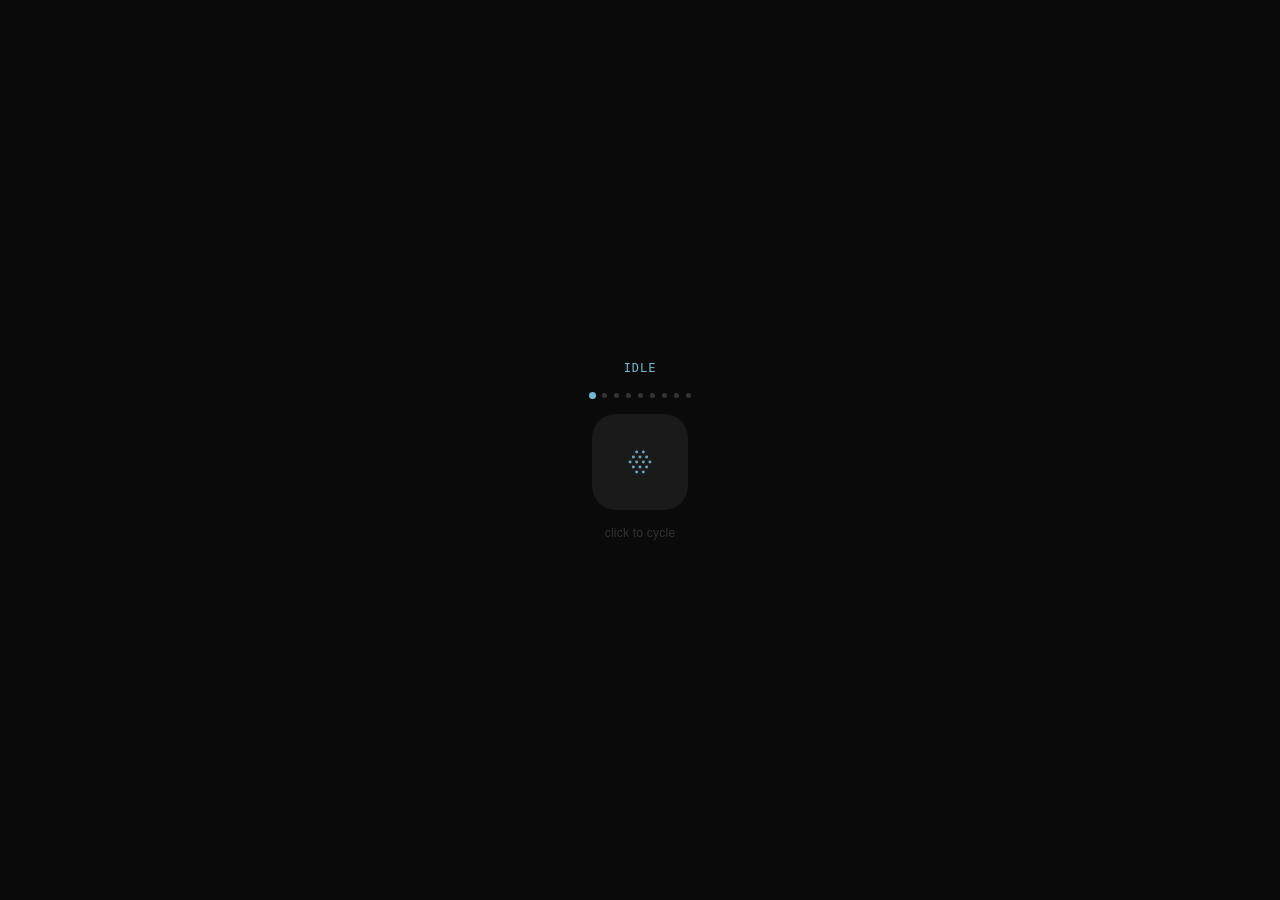
==== luma-spinning-ball.html @ 2168d49d "Add band highlights to orbit/helix/firefly, replace galaxy with nova - orbit: comet-trail band (brig" ====
<!DOCTYPE html>
<html lang="en">
<head>
<meta charset="UTF-8">
<meta name="viewport" content="width=device-width, initial-scale=1.0">
<title>Dot Animate — 9 States</title>
<style>
  * { margin: 0; padding: 0; box-sizing: border-box; }
  body {
    min-height: 100vh;
    display: flex;
    flex-direction: column;
    align-items: center;
    justify-content: center;
    gap: 16px;
    background: #0a0a0a;
    font-family: -apple-system, BlinkMacSystemFont, 'Segoe UI', sans-serif;
  }
  .ball-container {
    width: 96px; height: 96px;
    background: #1a1a1a;
    border-radius: 24px;
    display: flex;
    align-items: center;
    justify-content: center;
    cursor: pointer;
    user-select: none;
    -webkit-user-select: none;
    transition: transform 0.12s ease, background 0.25s ease;
  }
  .ball-container:hover { background: #1f1f1f; }
  .ball-container:active { transform: scale(0.93); }
  .state-label {
    color: #74B8D4; font-size: 12px;
    font-family: 'SF Mono', 'Fira Code', monospace;
    letter-spacing: 0.08em; text-transform: uppercase;
    min-height: 16px; transition: color 0.4s;
  }
  .nav { display: flex; gap: 7px; align-items: center; }
  .nav .dot {
    width: 5px; height: 5px;
    border-radius: 50%; background: #333;
    transition: background 0.4s, transform 0.4s;
  }
  .nav .dot.on { background: #74B8D4; transform: scale(1.4); }
  .hint { color: #333; font-size: 12px; letter-spacing: 0.02em; }
</style>
</head>
<body>

<div class="state-label" id="label">idle</div>
<div class="nav" id="nav"></div>
<div class="ball-container" id="trigger">
  <svg id="ball" width="52" height="52" viewBox="0 0 22 22"></svg>
</div>
<div class="hint">click to cycle</div>

<script>
// =====================================================================
//  Dot Animate — 9 states
//  idle → thinking → pulse → swirl → ripple → orbit → helix → nova → firefly
// =====================================================================

// ---------- Palette ----------
const RGB_F = [116, 184, 212];   // #74B8D4  front
const RGB_M = [60, 120, 168];    // #3C78A8  mid
const RGB_B = [26, 40, 64];      // #1A2840  back

// ---------- Fibonacci sphere: 40 points ----------
const PHI = Math.PI * (3 - Math.sqrt(5));
const N = 40;
const PTS = Array.from({ length: N }, (_, i) => {
  const y = 1 - (2 * i) / (N - 1);
  const r = Math.sqrt(1 - y * y);
  const t = PHI * i;
  return { x: Math.cos(t) * r, y, z: Math.sin(t) * r };
});

// ---------- Idle hex grid: 14 dots, diamond 2-3-4-3-2 ----------
const SP = 2.8, HH = SP * .75, CX = 11, CY = 11;
const ROWS = [[-0.5,0.5],[-1,0,1],[-1.5,-0.5,0.5,1.5],[-1,0,1],[-0.5,0.5]];
const GRID = [];
ROWS.forEach((ox, ri) => { const y = CY+(ri-2)*HH; ox.forEach(o => GRID.push({x:CX+o*SP,y})); });
GRID.sort((a, b) => a.y - b.y || a.x - b.x);

// Map 14 front-facing fib points → grid slots
function rot(pt, cY, sY, cX, sX) {
  const rx = pt.x*cY+pt.z*sY, rz = -pt.x*sY+pt.z*cY;
  return { x:rx, y:pt.y*cX-rz*sX, z:pt.y*sX+rz*cX };
}
const cX0 = Math.cos(.2), sX0 = Math.sin(.2);
const top14 = [...PTS.map((pt,idx) => {
  const c = rot(pt,1,0,cX0,sX0); return {depth:(c.z+1)/2,idx};
})].sort((a,b) => b.depth-a.depth).slice(0,14);
top14.sort((a,b) => {
  const ca=rot(PTS[a.idx],1,0,cX0,sX0), cb=rot(PTS[b.idx],1,0,cX0,sX0);
  return ca.y-cb.y||ca.x-cb.x;
});
const slot = new Int8Array(N).fill(-1);
top14.forEach((p,i) => slot[p.idx]=i);

// ---------- Helpers ----------
const lerp    = (a,b,t) => a+(b-a)*t;
const clamp   = v => v<0?0:v>1?1:v;
const easeO3  = t => 1-(1-t)**3;
const easeIO3 = t => t<.5?4*t*t*t:1-(-2*t+2)**3/2;
const rgbStr  = c => `rgb(${c[0]|0},${c[1]|0},${c[2]|0})`;
const lerpC   = (a,b,t) => [a[0]+(b[0]-a[0])*t, a[1]+(b[1]-a[1])*t, a[2]+(b[2]-a[2])*t];
const dRGB    = d => d>.65?RGB_F:d>.4?RGB_M:RGB_B;

// =====================================================================
//  9 STATE FUNCTIONS — each (time) → particle[40]
//  particle: { sx, sy, depth, r, opacity, rgb, idx }
// =====================================================================

// 0 ── IDLE: static hex grid ──────────────────────────────────────────
function stateIdle() {
  return PTS.map((_,idx) => {
    const s = slot[idx];
    if (s >= 0) { const g=GRID[s]; return {sx:g.x,sy:g.y,depth:.8,r:.62,opacity:.88,rgb:RGB_F,idx}; }
    return {sx:CX,sy:CY,depth:0,r:.2,opacity:0,rgb:RGB_F,idx};
  });
}

// 1 ── THINKING: Y-spin + horizontal band sweep ──────────────────────
function stateThinking(time) {
  const a=time*1.4, cY=Math.cos(a), sY=Math.sin(a), cX=Math.cos(.2), sX=Math.sin(.2);
  return PTS.map((pt,idx) => {
    const c=rot(pt,cY,sY,cX,sX), d=(c.z+1)/2;
    let r=.95*(.4+.6*d), op=(.2+.8*d)*.9;
    const band=Math.abs(c.x-.85*Math.sin(2.2*time));
    if (band<.5&&d>.25){const i=(1-band/.5)*Math.min(1,(d-.25)/.3);r*=1+.7*i;op=Math.min(1,op+.9*i);}
    return {sx:9.5*c.x+CX,sy:9.5*c.y+CY,depth:d,r:Math.max(.4,r),opacity:clamp(op),rgb:dRGB(d),idx};
  });
}

// 2 ── PULSE: breathing scale + vertical glow wave ───────────────────
function statePulse(time) {
  const a=time*.35, breath=1+.14*Math.sin(time*1.8);
  const cY=Math.cos(a),sY=Math.sin(a),cX=Math.cos(.3),sX=Math.sin(.3);
  return PTS.map((pt,idx) => {
    const c=rot(pt,cY,sY,cX,sX), d=(c.z+1)/2, R=9.5*breath;
    const wave=.5+.5*Math.sin(time*1.8-c.y*2);
    const r=.45+.35*d+.2*wave, op=(.25+.5*d+.25*wave)*.95;
    return {sx:R*c.x+CX,sy:R*c.y+CY,depth:d,r:Math.max(.35,r),opacity:clamp(op),rgb:dRGB(d),idx};
  });
}

// 3 ── SWIRL: differential rotation (tornado) + spiral band ──────────
function stateSwirl(time) {
  const cX=Math.cos(.38),sX=Math.sin(.38);
  return PTS.map((pt,idx) => {
    const lat=pt.y, spd=1.6*(1+.8*lat), a=time*spd;
    const cA=Math.cos(a),sA=Math.sin(a);
    const rx=pt.x*cA+pt.z*sA, rz=-pt.x*sA+pt.z*cA;
    const x=rx, y=pt.y*cX-rz*sX, z=pt.y*sX+rz*cX, d=(z+1)/2;
    const sa=Math.atan2(rz,rx), phase=sa-time*2.8+lat*Math.PI;
    const hi=Math.max(0,(.5+.5*Math.sin(phase))-.7)/.3;
    const r=.95*(.4+.6*d)*(1+.5*hi), op=((.2+.8*d)+.3*hi)*.9;
    return {sx:9.5*x+CX,sy:9.5*y+CY,depth:d,r:Math.max(.4,r),opacity:clamp(op),rgb:dRGB(d),idx};
  });
}

// 4 ── RIPPLE: concentric wave from pole + crest highlight ───────────
function stateRipple(time) {
  const a=time*.18, cY=Math.cos(a),sY=Math.sin(a),cX=Math.cos(.22),sX=Math.sin(.22);
  return PTS.map((pt,idx) => {
    const dist=Math.acos(Math.max(-1,Math.min(1,pt.y)));
    const wave=Math.sin(dist*3.5-time*2.8)*.16, sc=1+wave;
    const dp={x:pt.x*sc,y:pt.y*sc,z:pt.z*sc};
    const c=rot(dp,cY,sY,cX,sX), d=(c.z+1)/2;
    const crest=.5+.5*Math.cos(dist*3.5-time*2.8);
    const hi=crest>.78?(crest-.78)/.22:0;
    const r=.95*(.4+.6*d)*(1+.4*hi), op=((.2+.8*d)+.25*hi)*.9;
    return {sx:9.5*c.x+CX,sy:9.5*c.y+CY,depth:d,r:Math.max(.4,r),opacity:clamp(op),rgb:dRGB(d),idx};
  });
}

// 5 ── ORBIT: 3 orbital rings + comet-trail band ─────────────────────
function stateOrbit(time) {
  const rings = [
    { tx:  .25, tz:  0,   spd:  1.3, s: 0,  n: 14 },
    { tx: 1.15, tz:  .55, spd: -.85, s: 14, n: 13 },
    { tx: -.75, tz: -.4,  spd:  .6,  s: 27, n: 13 },
  ];
  return PTS.map((pt, idx) => {
    const ring = rings.find(r => idx >= r.s && idx < r.s + r.n);
    const pos = idx - ring.s;
    const angle = (pos / ring.n) * Math.PI * 2 + time * ring.spd;

    let x = Math.cos(angle), y = 0, z = Math.sin(angle);
    const cx1=Math.cos(ring.tx),sx1=Math.sin(ring.tx);
    let y1=y*cx1-z*sx1, z1=y*sx1+z*cx1;
    const cz1=Math.cos(ring.tz),sz1=Math.sin(ring.tz);
    const x2=x*cz1-y1*sz1, y2=x*sz1+y1*cz1;

    const d = clamp((z1+1)/2);
    // Comet trail: bright arc chasing each ring at 1.6× ring speed
    const ref = time * ring.spd * 1.6;
    const diff = Math.atan2(Math.sin(angle-ref), Math.cos(angle-ref));
    const trail = Math.abs(diff);
    const hi = trail < .8 ? (1-trail/.8)**2 : 0;

    const r = Math.max(.38, (.42+.44*d)*(1+.6*hi));
    const op = clamp((.2+.7*d) + .5*hi);
    return { sx:8.5*x2+CX, sy:8.5*y2+CY, depth:d,
             r, opacity:op, rgb: hi>.4 ? lerpC(dRGB(d),RGB_F,hi) : dRGB(d), idx };
  });
}

// 6 ── HELIX: DNA double helix + traveling pulse band ────────────────
function stateHelix(time) {
  return PTS.map((pt, idx) => {
    const strand = idx % 2;
    const pos = Math.floor(idx / 2);
    const t = pos / 19;                                     // 0 → 1 along strand

    const angle = t * 1.5 * 2 * Math.PI                     // 1.5 turns
                + strand * Math.PI                           // 180° strand offset
                + time * .9;                                 // rotation speed

    const x = Math.cos(angle);
    const z = Math.sin(angle);
    const y = t * 2 - 1;                                    // −1 → +1 top to bottom
    const d = clamp((z + 1) / 2);

    // Traveling pulse: bright dot runs along each strand and wraps
    const pulseT = ((time * .5 + strand * .5) % 1);         // offset per strand
    const dist = Math.abs(t - pulseT);
    const wrap = Math.min(dist, 1 - dist);
    const hi = wrap < .12 ? (1 - wrap/.12)**2 : 0;

    const r = Math.max(.38, (.42+.42*d)*(1+.7*hi));
    const op = clamp((.2+.72*d) + .55*hi);
    return { sx: x*5.2+CX, sy: y*7.2+CY, depth: d,
             r, opacity: op, rgb: hi>.3 ? lerpC(dRGB(d),RGB_F,hi) : dRGB(d), idx };
  });
}

// 7 ── NOVA: cascading radial pulse + sweeping latitude band ─────────
function stateNova(time) {
  const a=time*.4, cY=Math.cos(a),sY=Math.sin(a),cX=Math.cos(.2),sX=Math.sin(.2);
  return PTS.map((pt, idx) => {
    // Cascading radial pulse: each point expands/contracts with phase offset
    const lon = Math.atan2(pt.z, pt.x);
    const delay = lon*.4 + pt.y*.7;
    const pulse = Math.sin(time*1.6 + delay);
    const scale = .65 + .35*pulse;                           // 0.3 → 1.0

    const c = rot(pt, cY, sY, cX, sX);
    const d = clamp((c.z*scale+1)/2);

    // Scanning band: horizontal sweep in object space
    const bandY = Math.sin(time*1.3);
    const bandDist = Math.abs(pt.y - bandY);
    const hi = bandDist < .28 ? (1-bandDist/.28)**1.5 : 0;

    const r = .95*(.4+.6*d)*(1+.65*hi);
    const op = ((.2+.8*d)+.45*hi)*.9;
    return { sx:9.5*scale*c.x+CX, sy:9.5*scale*c.y+CY, depth:d,
             r:Math.max(.4,r), opacity:clamp(op),
             rgb: hi>.4 ? lerpC(dRGB(d),RGB_F,hi) : dRGB(d), idx };
  });
}

// 8 ── FIREFLY: organic drift + twinkling + sweeping searchlight ─────
function stateFirefly(time) {
  // Searchlight: a soft glow sweeping through the cloud
  const glowX = Math.sin(time*.55)*.75;
  const glowY = Math.cos(time*.38)*.75;

  return PTS.map((pt, idx) => {
    const s = idx * 1.618033;

    // Multi-frequency slow drift
    const dx = Math.sin(time*.31+s*3.7)*.45 + Math.sin(time*.17+s*2.3)*.25;
    const dy = Math.cos(time*.23+s*4.1)*.45 + Math.sin(time*.13+s*1.9)*.25;
    const dz = Math.sin(time*.19+s*5.3)*.35;

    const x = pt.x*.75+dx, y = pt.y*.75+dy, z = pt.z*.55+dz;
    const d = clamp((z+1)/2);

    // Per-dot twinkle
    const twSpd = 1.5+Math.sin(s*7.1)*.8;
    const tw = .5+.5*Math.sin(time*twSpd+s*13.3);
    const flash = tw>.82 ? (tw-.82)/.18 : 0;

    // Searchlight glow proximity
    const glowDist = Math.sqrt((x-glowX)**2+(y-glowY)**2);
    const glow = glowDist < .65 ? (1-glowDist/.65)**.8 : 0;

    const hi = Math.max(flash, glow);
    const r  = Math.max(.3, .38+.2*d+.35*hi);
    const op = clamp(.2+.25*d+.3*tw+.35*glow);
    return { sx:8*x+CX, sy:8*y+CY, depth:d, r, opacity:op,
             rgb: hi>.4 ? lerpC(d>.5?RGB_M:RGB_B, RGB_F, hi) : (d>.5?RGB_M:RGB_B), idx };
  });
}

// =====================================================================
//  State registry
// =====================================================================
const STATES = [
  { name: 'idle',     fn: stateIdle },
  { name: 'thinking', fn: stateThinking },
  { name: 'pulse',    fn: statePulse },
  { name: 'swirl',    fn: stateSwirl },
  { name: 'ripple',   fn: stateRipple },
  { name: 'orbit',    fn: stateOrbit },
  { name: 'helix',    fn: stateHelix },
  { name: 'nova',     fn: stateNova },
  { name: 'firefly',  fn: stateFirefly },
];

// ---------- Blend ----------
function blend(from, to, t) {
  return from.map((f, i) => {
    const p = to[i];
    return {
      sx:lerp(f.sx,p.sx,t), sy:lerp(f.sy,p.sy,t),
      depth:lerp(f.depth,p.depth,t),
      r:Math.max(.2,lerp(f.r,p.r,t)),
      opacity:clamp(lerp(f.opacity,p.opacity,t)),
      rgb:lerpC(f.rgb,p.rgb,t), idx:f.idx,
    };
  });
}

// ---------- DOM ----------
const svg=document.getElementById("ball"),
      trigger=document.getElementById("trigger"),
      labelEl=document.getElementById("label"),
      navEl=document.getElementById("nav"),
      ns="http://www.w3.org/2000/svg";

const circles = PTS.map(() => { const el=document.createElementNS(ns,"circle"); svg.appendChild(el); return el; });
const dots = STATES.map((_,i) => { const d=document.createElement("span"); d.className="dot"+(i===0?" on":""); navEl.appendChild(d); return d; });

// ---------- State machine ----------
let fromIdx=0, toIdx=0, progress=1, trStart=null;

function trDur(f,t) { return STATES[t].name==='idle'?1.2:STATES[f].name==='idle'?.7:.8; }
function trEase(f)   { return STATES[f].name==='idle'?easeO3:easeIO3; }

trigger.addEventListener("click", () => {
  fromIdx=toIdx; toIdx=(toIdx+1)%STATES.length; progress=0; trStart=null;
  labelEl.textContent=STATES[toIdx].name;
  dots.forEach((d,i) => d.classList.toggle("on",i===toIdx));
});

// ---------- Animation loop ----------
let elapsed=0, lastTime=0;

function frame(now) {
  const t=now/1e3, dt=lastTime===0?.016:Math.min(t-lastTime,.05);
  lastTime=t; elapsed+=dt;

  if (progress<1) {
    if (!trStart) trStart=t;
    const raw=clamp((t-trStart)/trDur(fromIdx,toIdx));
    progress=trEase(fromIdx)(raw);
    if (raw>=1) progress=1;
  }

  let particles = progress>=1
    ? STATES[toIdx].fn(elapsed)
    : blend(STATES[fromIdx].fn(elapsed), STATES[toIdx].fn(elapsed), progress);

  particles.forEach(p => {
    const el=circles[p.idx];
    el.setAttribute("cx",p.sx); el.setAttribute("cy",p.sy);
    el.setAttribute("r",p.r);   el.setAttribute("fill",rgbStr(p.rgb));
    el.setAttribute("opacity",p.opacity<.005?0:p.opacity);
    el._d=p.depth;
  });
  [...circles].sort((a,b) => a._d-b._d).forEach(el => svg.appendChild(el));

  requestAnimationFrame(frame);
}
requestAnimationFrame(frame);
</script>
</body>
</html>
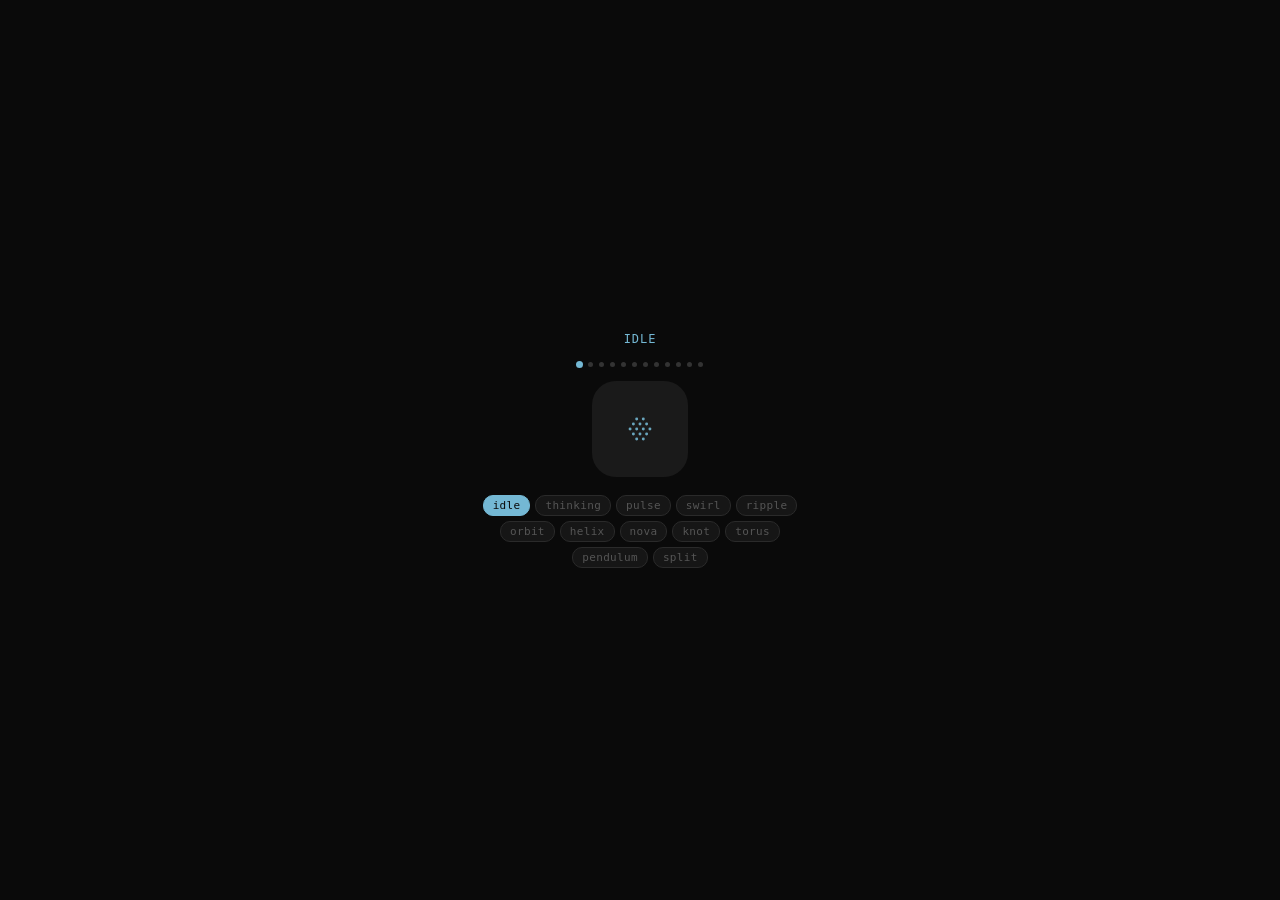
==== commit cfa8816a: "Expand to 12 states: replace firefly, add knot/torus/pendulum/split - Replace firefly (too similar t" ====
--- a/luma-spinning-ball.html
+++ b/luma-spinning-ball.html
@@ -3,47 +3,54 @@
 <head>
 <meta charset="UTF-8">
 <meta name="viewport" content="width=device-width, initial-scale=1.0">
-<title>Dot Animate — 9 States</title>
+<title>Dot Animate — 12 States</title>
 <style>
   * { margin: 0; padding: 0; box-sizing: border-box; }
   body {
     min-height: 100vh;
-    display: flex;
-    flex-direction: column;
-    align-items: center;
-    justify-content: center;
-    gap: 16px;
-    background: #0a0a0a;
+    display: flex; flex-direction: column;
+    align-items: center; justify-content: center;
+    gap: 14px; background: #0a0a0a;
     font-family: -apple-system, BlinkMacSystemFont, 'Segoe UI', sans-serif;
   }
   .ball-container {
     width: 96px; height: 96px;
-    background: #1a1a1a;
-    border-radius: 24px;
-    display: flex;
-    align-items: center;
-    justify-content: center;
-    cursor: pointer;
-    user-select: none;
-    -webkit-user-select: none;
-    transition: transform 0.12s ease, background 0.25s ease;
+    background: #1a1a1a; border-radius: 24px;
+    display: flex; align-items: center; justify-content: center;
+    cursor: pointer; user-select: none; -webkit-user-select: none;
+    transition: transform .12s ease, background .25s ease;
   }
   .ball-container:hover { background: #1f1f1f; }
-  .ball-container:active { transform: scale(0.93); }
+  .ball-container:active { transform: scale(.93); }
   .state-label {
     color: #74B8D4; font-size: 12px;
-    font-family: 'SF Mono', 'Fira Code', monospace;
-    letter-spacing: 0.08em; text-transform: uppercase;
-    min-height: 16px; transition: color 0.4s;
-  }
-  .nav { display: flex; gap: 7px; align-items: center; }
+    font-family: 'SF Mono','Fira Code',monospace;
+    letter-spacing: .08em; text-transform: uppercase;
+    min-height: 16px; transition: color .4s;
+  }
+  .nav { display: flex; gap: 6px; align-items: center; }
   .nav .dot {
-    width: 5px; height: 5px;
-    border-radius: 50%; background: #333;
-    transition: background 0.4s, transform 0.4s;
+    width: 5px; height: 5px; border-radius: 50%;
+    background: #333; transition: background .4s, transform .4s;
   }
   .nav .dot.on { background: #74B8D4; transform: scale(1.4); }
-  .hint { color: #333; font-size: 12px; letter-spacing: 0.02em; }
+  .buttons {
+    display: flex; flex-wrap: wrap; gap: 5px;
+    justify-content: center; max-width: 340px; margin-top: 4px;
+  }
+  .buttons button {
+    background: #161616; color: #555;
+    border: 1px solid #2a2a2a; border-radius: 10px;
+    padding: 3px 9px; font-size: 11px;
+    font-family: 'SF Mono','Fira Code',monospace;
+    letter-spacing: .03em; cursor: pointer;
+    transition: all .2s;
+  }
+  .buttons button:hover { border-color: #74B8D4; color: #888; }
+  .buttons button.on {
+    background: #74B8D4; color: #0a0a0a;
+    border-color: #74B8D4;
+  }
 </style>
 </head>
 <body>
@@ -53,277 +60,285 @@
 <div class="ball-container" id="trigger">
   <svg id="ball" width="52" height="52" viewBox="0 0 22 22"></svg>
 </div>
-<div class="hint">click to cycle</div>
+<div class="buttons" id="buttons"></div>
 
 <script>
 // =====================================================================
-//  Dot Animate — 9 states
-//  idle → thinking → pulse → swirl → ripple → orbit → helix → nova → firefly
+//  Dot Animate — 12 states
+//  idle thinking pulse swirl ripple orbit helix nova knot torus pendulum split
 // =====================================================================
 
 // ---------- Palette ----------
-const RGB_F = [116, 184, 212];   // #74B8D4  front
-const RGB_M = [60, 120, 168];    // #3C78A8  mid
-const RGB_B = [26, 40, 64];      // #1A2840  back
+const RGB_F = [116,184,212], RGB_M = [60,120,168], RGB_B = [26,40,64];
 
 // ---------- Fibonacci sphere: 40 points ----------
-const PHI = Math.PI * (3 - Math.sqrt(5));
-const N = 40;
-const PTS = Array.from({ length: N }, (_, i) => {
-  const y = 1 - (2 * i) / (N - 1);
-  const r = Math.sqrt(1 - y * y);
-  const t = PHI * i;
-  return { x: Math.cos(t) * r, y, z: Math.sin(t) * r };
+const PI = Math.PI, PHI = PI*(3-Math.sqrt(5)), N = 40;
+const PTS = Array.from({length:N},(_,i)=>{
+  const y=1-(2*i)/(N-1), r=Math.sqrt(1-y*y), t=PHI*i;
+  return {x:Math.cos(t)*r,y,z:Math.sin(t)*r};
 });
 
-// ---------- Idle hex grid: 14 dots, diamond 2-3-4-3-2 ----------
-const SP = 2.8, HH = SP * .75, CX = 11, CY = 11;
-const ROWS = [[-0.5,0.5],[-1,0,1],[-1.5,-0.5,0.5,1.5],[-1,0,1],[-0.5,0.5]];
-const GRID = [];
-ROWS.forEach((ox, ri) => { const y = CY+(ri-2)*HH; ox.forEach(o => GRID.push({x:CX+o*SP,y})); });
-GRID.sort((a, b) => a.y - b.y || a.x - b.x);
-
-// Map 14 front-facing fib points → grid slots
-function rot(pt, cY, sY, cX, sX) {
-  const rx = pt.x*cY+pt.z*sY, rz = -pt.x*sY+pt.z*cY;
-  return { x:rx, y:pt.y*cX-rz*sX, z:pt.y*sX+rz*cX };
-}
-const cX0 = Math.cos(.2), sX0 = Math.sin(.2);
-const top14 = [...PTS.map((pt,idx) => {
-  const c = rot(pt,1,0,cX0,sX0); return {depth:(c.z+1)/2,idx};
-})].sort((a,b) => b.depth-a.depth).slice(0,14);
-top14.sort((a,b) => {
-  const ca=rot(PTS[a.idx],1,0,cX0,sX0), cb=rot(PTS[b.idx],1,0,cX0,sX0);
-  return ca.y-cb.y||ca.x-cb.x;
-});
-const slot = new Int8Array(N).fill(-1);
-top14.forEach((p,i) => slot[p.idx]=i);
+// ---------- Idle hex grid ----------
+const SP=2.8, HH=SP*.75, CX=11, CY=11;
+const ROWS=[[-0.5,0.5],[-1,0,1],[-1.5,-0.5,0.5,1.5],[-1,0,1],[-0.5,0.5]];
+const GRID=[];
+ROWS.forEach((ox,ri)=>{const y=CY+(ri-2)*HH;ox.forEach(o=>GRID.push({x:CX+o*SP,y}));});
+GRID.sort((a,b)=>a.y-b.y||a.x-b.x);
+
+function rot(pt,cY,sY,cX,sX){
+  const rx=pt.x*cY+pt.z*sY,rz=-pt.x*sY+pt.z*cY;
+  return{x:rx,y:pt.y*cX-rz*sX,z:pt.y*sX+rz*cX};
+}
+const cX0=Math.cos(.2),sX0=Math.sin(.2);
+const top14=[...PTS.map((pt,idx)=>{const c=rot(pt,1,0,cX0,sX0);return{depth:(c.z+1)/2,idx};})].sort((a,b)=>b.depth-a.depth).slice(0,14);
+top14.sort((a,b)=>{const ca=rot(PTS[a.idx],1,0,cX0,sX0),cb=rot(PTS[b.idx],1,0,cX0,sX0);return ca.y-cb.y||ca.x-cb.x;});
+const slot=new Int8Array(N).fill(-1);
+top14.forEach((p,i)=>slot[p.idx]=i);
 
 // ---------- Helpers ----------
-const lerp    = (a,b,t) => a+(b-a)*t;
-const clamp   = v => v<0?0:v>1?1:v;
-const easeO3  = t => 1-(1-t)**3;
-const easeIO3 = t => t<.5?4*t*t*t:1-(-2*t+2)**3/2;
-const rgbStr  = c => `rgb(${c[0]|0},${c[1]|0},${c[2]|0})`;
-const lerpC   = (a,b,t) => [a[0]+(b[0]-a[0])*t, a[1]+(b[1]-a[1])*t, a[2]+(b[2]-a[2])*t];
-const dRGB    = d => d>.65?RGB_F:d>.4?RGB_M:RGB_B;
+const lerp=(a,b,t)=>a+(b-a)*t, clamp=v=>v<0?0:v>1?1:v;
+const easeO3=t=>1-(1-t)**3, easeIO3=t=>t<.5?4*t*t*t:1-(-2*t+2)**3/2;
+const rgbStr=c=>`rgb(${c[0]|0},${c[1]|0},${c[2]|0})`;
+const lerpC=(a,b,t)=>[a[0]+(b[0]-a[0])*t,a[1]+(b[1]-a[1])*t,a[2]+(b[2]-a[2])*t];
+const dRGB=d=>d>.65?RGB_F:d>.4?RGB_M:RGB_B;
+// Band color helper: blend toward front when highlighted
+const bRGB=(d,hi)=>hi>.3?lerpC(dRGB(d),RGB_F,hi):dRGB(d);
 
 // =====================================================================
-//  9 STATE FUNCTIONS — each (time) → particle[40]
-//  particle: { sx, sy, depth, r, opacity, rgb, idx }
+//  12 STATE FUNCTIONS
 // =====================================================================
 
-// 0 ── IDLE: static hex grid ──────────────────────────────────────────
-function stateIdle() {
-  return PTS.map((_,idx) => {
-    const s = slot[idx];
-    if (s >= 0) { const g=GRID[s]; return {sx:g.x,sy:g.y,depth:.8,r:.62,opacity:.88,rgb:RGB_F,idx}; }
-    return {sx:CX,sy:CY,depth:0,r:.2,opacity:0,rgb:RGB_F,idx};
-  });
-}
-
-// 1 ── THINKING: Y-spin + horizontal band sweep ──────────────────────
-function stateThinking(time) {
-  const a=time*1.4, cY=Math.cos(a), sY=Math.sin(a), cX=Math.cos(.2), sX=Math.sin(.2);
-  return PTS.map((pt,idx) => {
-    const c=rot(pt,cY,sY,cX,sX), d=(c.z+1)/2;
-    let r=.95*(.4+.6*d), op=(.2+.8*d)*.9;
+// 0 ── IDLE ───────────────────────────────────────────────────────────
+function stateIdle(){
+  return PTS.map((_,idx)=>{
+    const s=slot[idx];
+    if(s>=0){const g=GRID[s];return{sx:g.x,sy:g.y,depth:.8,r:.62,opacity:.88,rgb:RGB_F,idx};}
+    return{sx:CX,sy:CY,depth:0,r:.2,opacity:0,rgb:RGB_F,idx};
+  });
+}
+
+// 1 ── THINKING: Y-spin + horizontal band ─────────────────────────────
+function stateThinking(time){
+  const a=time*1.4,cY=Math.cos(a),sY=Math.sin(a),cX=Math.cos(.2),sX=Math.sin(.2);
+  return PTS.map((pt,idx)=>{
+    const c=rot(pt,cY,sY,cX,sX),d=(c.z+1)/2;
+    let r=.95*(.4+.6*d),op=(.2+.8*d)*.9;
     const band=Math.abs(c.x-.85*Math.sin(2.2*time));
-    if (band<.5&&d>.25){const i=(1-band/.5)*Math.min(1,(d-.25)/.3);r*=1+.7*i;op=Math.min(1,op+.9*i);}
-    return {sx:9.5*c.x+CX,sy:9.5*c.y+CY,depth:d,r:Math.max(.4,r),opacity:clamp(op),rgb:dRGB(d),idx};
-  });
-}
-
-// 2 ── PULSE: breathing scale + vertical glow wave ───────────────────
-function statePulse(time) {
-  const a=time*.35, breath=1+.14*Math.sin(time*1.8);
+    if(band<.5&&d>.25){const i=(1-band/.5)*Math.min(1,(d-.25)/.3);r*=1+.7*i;op=Math.min(1,op+.9*i);}
+    return{sx:9.5*c.x+CX,sy:9.5*c.y+CY,depth:d,r:Math.max(.4,r),opacity:clamp(op),rgb:dRGB(d),idx};
+  });
+}
+
+// 2 ── PULSE: breathing + vertical glow wave ──────────────────────────
+function statePulse(time){
+  const a=time*.35,breath=1+.14*Math.sin(time*1.8);
   const cY=Math.cos(a),sY=Math.sin(a),cX=Math.cos(.3),sX=Math.sin(.3);
-  return PTS.map((pt,idx) => {
-    const c=rot(pt,cY,sY,cX,sX), d=(c.z+1)/2, R=9.5*breath;
+  return PTS.map((pt,idx)=>{
+    const c=rot(pt,cY,sY,cX,sX),d=(c.z+1)/2,R=9.5*breath;
     const wave=.5+.5*Math.sin(time*1.8-c.y*2);
-    const r=.45+.35*d+.2*wave, op=(.25+.5*d+.25*wave)*.95;
-    return {sx:R*c.x+CX,sy:R*c.y+CY,depth:d,r:Math.max(.35,r),opacity:clamp(op),rgb:dRGB(d),idx};
-  });
-}
-
-// 3 ── SWIRL: differential rotation (tornado) + spiral band ──────────
-function stateSwirl(time) {
+    const r=.45+.35*d+.2*wave,op=(.25+.5*d+.25*wave)*.95;
+    return{sx:R*c.x+CX,sy:R*c.y+CY,depth:d,r:Math.max(.35,r),opacity:clamp(op),rgb:dRGB(d),idx};
+  });
+}
+
+// 3 ── SWIRL: tornado + spiral band ───────────────────────────────────
+function stateSwirl(time){
   const cX=Math.cos(.38),sX=Math.sin(.38);
-  return PTS.map((pt,idx) => {
-    const lat=pt.y, spd=1.6*(1+.8*lat), a=time*spd;
+  return PTS.map((pt,idx)=>{
+    const lat=pt.y,spd=1.6*(1+.8*lat),a=time*spd;
     const cA=Math.cos(a),sA=Math.sin(a);
-    const rx=pt.x*cA+pt.z*sA, rz=-pt.x*sA+pt.z*cA;
-    const x=rx, y=pt.y*cX-rz*sX, z=pt.y*sX+rz*cX, d=(z+1)/2;
-    const sa=Math.atan2(rz,rx), phase=sa-time*2.8+lat*Math.PI;
+    const rx=pt.x*cA+pt.z*sA,rz=-pt.x*sA+pt.z*cA;
+    const x=rx,y=pt.y*cX-rz*sX,z=pt.y*sX+rz*cX,d=(z+1)/2;
+    const sa=Math.atan2(rz,rx),phase=sa-time*2.8+lat*PI;
     const hi=Math.max(0,(.5+.5*Math.sin(phase))-.7)/.3;
-    const r=.95*(.4+.6*d)*(1+.5*hi), op=((.2+.8*d)+.3*hi)*.9;
-    return {sx:9.5*x+CX,sy:9.5*y+CY,depth:d,r:Math.max(.4,r),opacity:clamp(op),rgb:dRGB(d),idx};
-  });
-}
-
-// 4 ── RIPPLE: concentric wave from pole + crest highlight ───────────
-function stateRipple(time) {
-  const a=time*.18, cY=Math.cos(a),sY=Math.sin(a),cX=Math.cos(.22),sX=Math.sin(.22);
-  return PTS.map((pt,idx) => {
+    const r=.95*(.4+.6*d)*(1+.5*hi),op=((.2+.8*d)+.3*hi)*.9;
+    return{sx:9.5*x+CX,sy:9.5*y+CY,depth:d,r:Math.max(.4,r),opacity:clamp(op),rgb:dRGB(d),idx};
+  });
+}
+
+// 4 ── RIPPLE: spherical wave from pole ───────────────────────────────
+function stateRipple(time){
+  const a=time*.18,cY=Math.cos(a),sY=Math.sin(a),cX=Math.cos(.22),sX=Math.sin(.22);
+  return PTS.map((pt,idx)=>{
     const dist=Math.acos(Math.max(-1,Math.min(1,pt.y)));
-    const wave=Math.sin(dist*3.5-time*2.8)*.16, sc=1+wave;
+    const wave=Math.sin(dist*3.5-time*2.8)*.16,sc=1+wave;
     const dp={x:pt.x*sc,y:pt.y*sc,z:pt.z*sc};
-    const c=rot(dp,cY,sY,cX,sX), d=(c.z+1)/2;
+    const c=rot(dp,cY,sY,cX,sX),d=(c.z+1)/2;
     const crest=.5+.5*Math.cos(dist*3.5-time*2.8);
     const hi=crest>.78?(crest-.78)/.22:0;
-    const r=.95*(.4+.6*d)*(1+.4*hi), op=((.2+.8*d)+.25*hi)*.9;
-    return {sx:9.5*c.x+CX,sy:9.5*c.y+CY,depth:d,r:Math.max(.4,r),opacity:clamp(op),rgb:dRGB(d),idx};
-  });
-}
-
-// 5 ── ORBIT: 3 orbital rings + comet-trail band ─────────────────────
-function stateOrbit(time) {
-  const rings = [
-    { tx:  .25, tz:  0,   spd:  1.3, s: 0,  n: 14 },
-    { tx: 1.15, tz:  .55, spd: -.85, s: 14, n: 13 },
-    { tx: -.75, tz: -.4,  spd:  .6,  s: 27, n: 13 },
+    const r=.95*(.4+.6*d)*(1+.4*hi),op=((.2+.8*d)+.25*hi)*.9;
+    return{sx:9.5*c.x+CX,sy:9.5*c.y+CY,depth:d,r:Math.max(.4,r),opacity:clamp(op),rgb:dRGB(d),idx};
+  });
+}
+
+// 5 ── ORBIT: 3 rings + comet trail ───────────────────────────────────
+function stateOrbit(time){
+  const rings=[
+    {tx:.25,tz:0,spd:1.3,s:0,n:14},{tx:1.15,tz:.55,spd:-.85,s:14,n:13},{tx:-.75,tz:-.4,spd:.6,s:27,n:13}
   ];
-  return PTS.map((pt, idx) => {
-    const ring = rings.find(r => idx >= r.s && idx < r.s + r.n);
-    const pos = idx - ring.s;
-    const angle = (pos / ring.n) * Math.PI * 2 + time * ring.spd;
-
-    let x = Math.cos(angle), y = 0, z = Math.sin(angle);
+  return PTS.map((pt,idx)=>{
+    const ring=rings.find(r=>idx>=r.s&&idx<r.s+r.n);
+    const pos=idx-ring.s;
+    const angle=(pos/ring.n)*PI*2+time*ring.spd;
+    let x=Math.cos(angle),y=0,z=Math.sin(angle);
     const cx1=Math.cos(ring.tx),sx1=Math.sin(ring.tx);
-    let y1=y*cx1-z*sx1, z1=y*sx1+z*cx1;
+    let y1=y*cx1-z*sx1,z1=y*sx1+z*cx1;
     const cz1=Math.cos(ring.tz),sz1=Math.sin(ring.tz);
-    const x2=x*cz1-y1*sz1, y2=x*sz1+y1*cz1;
-
-    const d = clamp((z1+1)/2);
-    // Comet trail: bright arc chasing each ring at 1.6× ring speed
-    const ref = time * ring.spd * 1.6;
-    const diff = Math.atan2(Math.sin(angle-ref), Math.cos(angle-ref));
-    const trail = Math.abs(diff);
-    const hi = trail < .8 ? (1-trail/.8)**2 : 0;
-
-    const r = Math.max(.38, (.42+.44*d)*(1+.6*hi));
-    const op = clamp((.2+.7*d) + .5*hi);
-    return { sx:8.5*x2+CX, sy:8.5*y2+CY, depth:d,
-             r, opacity:op, rgb: hi>.4 ? lerpC(dRGB(d),RGB_F,hi) : dRGB(d), idx };
-  });
-}
-
-// 6 ── HELIX: DNA double helix + traveling pulse band ────────────────
-function stateHelix(time) {
-  return PTS.map((pt, idx) => {
-    const strand = idx % 2;
-    const pos = Math.floor(idx / 2);
-    const t = pos / 19;                                     // 0 → 1 along strand
-
-    const angle = t * 1.5 * 2 * Math.PI                     // 1.5 turns
-                + strand * Math.PI                           // 180° strand offset
-                + time * .9;                                 // rotation speed
-
-    const x = Math.cos(angle);
-    const z = Math.sin(angle);
-    const y = t * 2 - 1;                                    // −1 → +1 top to bottom
-    const d = clamp((z + 1) / 2);
-
-    // Traveling pulse: bright dot runs along each strand and wraps
-    const pulseT = ((time * .5 + strand * .5) % 1);         // offset per strand
-    const dist = Math.abs(t - pulseT);
-    const wrap = Math.min(dist, 1 - dist);
-    const hi = wrap < .12 ? (1 - wrap/.12)**2 : 0;
-
-    const r = Math.max(.38, (.42+.42*d)*(1+.7*hi));
-    const op = clamp((.2+.72*d) + .55*hi);
-    return { sx: x*5.2+CX, sy: y*7.2+CY, depth: d,
-             r, opacity: op, rgb: hi>.3 ? lerpC(dRGB(d),RGB_F,hi) : dRGB(d), idx };
-  });
-}
-
-// 7 ── NOVA: cascading radial pulse + sweeping latitude band ─────────
-function stateNova(time) {
-  const a=time*.4, cY=Math.cos(a),sY=Math.sin(a),cX=Math.cos(.2),sX=Math.sin(.2);
-  return PTS.map((pt, idx) => {
-    // Cascading radial pulse: each point expands/contracts with phase offset
-    const lon = Math.atan2(pt.z, pt.x);
-    const delay = lon*.4 + pt.y*.7;
-    const pulse = Math.sin(time*1.6 + delay);
-    const scale = .65 + .35*pulse;                           // 0.3 → 1.0
-
-    const c = rot(pt, cY, sY, cX, sX);
-    const d = clamp((c.z*scale+1)/2);
-
-    // Scanning band: horizontal sweep in object space
-    const bandY = Math.sin(time*1.3);
-    const bandDist = Math.abs(pt.y - bandY);
-    const hi = bandDist < .28 ? (1-bandDist/.28)**1.5 : 0;
-
-    const r = .95*(.4+.6*d)*(1+.65*hi);
-    const op = ((.2+.8*d)+.45*hi)*.9;
-    return { sx:9.5*scale*c.x+CX, sy:9.5*scale*c.y+CY, depth:d,
-             r:Math.max(.4,r), opacity:clamp(op),
-             rgb: hi>.4 ? lerpC(dRGB(d),RGB_F,hi) : dRGB(d), idx };
-  });
-}
-
-// 8 ── FIREFLY: organic drift + twinkling + sweeping searchlight ─────
-function stateFirefly(time) {
-  // Searchlight: a soft glow sweeping through the cloud
-  const glowX = Math.sin(time*.55)*.75;
-  const glowY = Math.cos(time*.38)*.75;
-
-  return PTS.map((pt, idx) => {
-    const s = idx * 1.618033;
-
-    // Multi-frequency slow drift
-    const dx = Math.sin(time*.31+s*3.7)*.45 + Math.sin(time*.17+s*2.3)*.25;
-    const dy = Math.cos(time*.23+s*4.1)*.45 + Math.sin(time*.13+s*1.9)*.25;
-    const dz = Math.sin(time*.19+s*5.3)*.35;
-
-    const x = pt.x*.75+dx, y = pt.y*.75+dy, z = pt.z*.55+dz;
-    const d = clamp((z+1)/2);
-
-    // Per-dot twinkle
-    const twSpd = 1.5+Math.sin(s*7.1)*.8;
-    const tw = .5+.5*Math.sin(time*twSpd+s*13.3);
-    const flash = tw>.82 ? (tw-.82)/.18 : 0;
-
-    // Searchlight glow proximity
-    const glowDist = Math.sqrt((x-glowX)**2+(y-glowY)**2);
-    const glow = glowDist < .65 ? (1-glowDist/.65)**.8 : 0;
-
-    const hi = Math.max(flash, glow);
-    const r  = Math.max(.3, .38+.2*d+.35*hi);
-    const op = clamp(.2+.25*d+.3*tw+.35*glow);
-    return { sx:8*x+CX, sy:8*y+CY, depth:d, r, opacity:op,
-             rgb: hi>.4 ? lerpC(d>.5?RGB_M:RGB_B, RGB_F, hi) : (d>.5?RGB_M:RGB_B), idx };
+    const x2=x*cz1-y1*sz1,y2=x*sz1+y1*cz1;
+    const d=clamp((z1+1)/2);
+    const ref=time*ring.spd*1.6;
+    const diff=Math.atan2(Math.sin(angle-ref),Math.cos(angle-ref));
+    const hi=Math.abs(diff)<.8?(1-Math.abs(diff)/.8)**2:0;
+    const r=Math.max(.38,(.42+.44*d)*(1+.6*hi)),op=clamp((.2+.7*d)+.5*hi);
+    return{sx:8.5*x2+CX,sy:8.5*y2+CY,depth:d,r,opacity:op,rgb:bRGB(d,hi),idx};
+  });
+}
+
+// 6 ── HELIX: DNA double strand + traveling pulse ─────────────────────
+function stateHelix(time){
+  return PTS.map((pt,idx)=>{
+    const strand=idx%2,pos=Math.floor(idx/2),t=pos/19;
+    const angle=t*1.5*2*PI+strand*PI+time*.9;
+    const x=Math.cos(angle),z=Math.sin(angle),y=t*2-1;
+    const d=clamp((z+1)/2);
+    const pT=((time*.5+strand*.5)%1);
+    const dist=Math.abs(t-pT),wrap=Math.min(dist,1-dist);
+    const hi=wrap<.12?(1-wrap/.12)**2:0;
+    const r=Math.max(.38,(.42+.42*d)*(1+.7*hi)),op=clamp((.2+.72*d)+.55*hi);
+    return{sx:x*5.2+CX,sy:y*7.2+CY,depth:d,r,opacity:op,rgb:bRGB(d,hi),idx};
+  });
+}
+
+// 7 ── NOVA: cascading radial pulse + sweeping band ───────────────────
+function stateNova(time){
+  const a=time*.4,cY=Math.cos(a),sY=Math.sin(a),cX=Math.cos(.2),sX=Math.sin(.2);
+  return PTS.map((pt,idx)=>{
+    const lon=Math.atan2(pt.z,pt.x);
+    const delay=lon*.4+pt.y*.7;
+    const pulse=Math.sin(time*1.6+delay),scale=.65+.35*pulse;
+    const c=rot(pt,cY,sY,cX,sX),d=clamp((c.z*scale+1)/2);
+    const bandY=Math.sin(time*1.3),bandDist=Math.abs(pt.y-bandY);
+    const hi=bandDist<.28?(1-bandDist/.28)**1.5:0;
+    const r=.95*(.4+.6*d)*(1+.65*hi),op=((.2+.8*d)+.45*hi)*.9;
+    return{sx:9.5*scale*c.x+CX,sy:9.5*scale*c.y+CY,depth:d,
+           r:Math.max(.4,r),opacity:clamp(op),rgb:bRGB(d,hi),idx};
+  });
+}
+
+// 8 ── KNOT: trefoil knot + traveling pulse ───────────────────────────
+//     Math: x = sin(θ)+2sin(2θ), y = cos(θ)−2cos(2θ), z = −sin(3θ)
+function stateKnot(time){
+  return PTS.map((pt,idx)=>{
+    const theta=(idx/N)*PI*2;
+    // Trefoil knot parametric curve (normalized to ≈[-1,1])
+    let x=(Math.sin(theta)+2*Math.sin(2*theta))/3;
+    let y=(Math.cos(theta)-2*Math.cos(2*theta))/3;
+    let z=-Math.sin(3*theta)/1.5;
+    // Rotate Y
+    const a=time*.45,c1=Math.cos(a),s1=Math.sin(a);
+    let rx=x*c1+z*s1,rz=-x*s1+z*c1; x=rx; z=rz;
+    // Tilt X
+    const ct=Math.cos(.35),st=Math.sin(.35);
+    let ry=y*ct-z*st,rz2=y*st+z*ct; y=ry; z=rz2;
+    const d=clamp((z+1)/2);
+    // Traveling pulse along knot curve
+    const pT=(time*.3)%1,dist=Math.abs(idx/N-pT),wrap=Math.min(dist,1-dist);
+    const hi=wrap<.09?(1-wrap/.09)**2:0;
+    const r=Math.max(.38,(.42+.42*d)*(1+.7*hi)),op=clamp((.2+.7*d)+.55*hi);
+    return{sx:x*7.5+CX,sy:y*7.5+CY,depth:d,r,opacity:op,rgb:bRGB(d,hi),idx};
+  });
+}
+
+// 9 ── TORUS: donut surface + tube-circling band ──────────────────────
+//     Math: parametric torus (R+r·cos v)·cos u, (R+r·cos v)·sin u, r·sin v
+function stateTorus(time){
+  const R=.65,tr=.28;
+  return PTS.map((pt,idx)=>{
+    const u=(idx%10)/10*PI*2;                  // 10 around ring
+    const v=Math.floor(idx/10)/4*PI*2;         // 4 around tube
+    let x=(R+tr*Math.cos(v))*Math.cos(u);
+    let y=(R+tr*Math.cos(v))*Math.sin(u);
+    let z=tr*Math.sin(v);
+    // Rotate Y
+    const a=time*.55,c1=Math.cos(a),s1=Math.sin(a);
+    let nx=x*c1+z*s1,nz=-x*s1+z*c1; x=nx; z=nz;
+    // Tilt X for perspective
+    const ct=Math.cos(.55),st=Math.sin(.55);
+    let ny=y*ct-z*st; nz=y*st+z*ct; y=ny; z=nz;
+    const d=clamp((z/.95+1)/2);
+    // Band: bright ring circling the tube cross-section
+    const bv=(time*1.8)%(PI*2);
+    const vd=Math.abs(Math.atan2(Math.sin(v-bv),Math.cos(v-bv)));
+    const hi=vd<.8?(1-vd/.8)**2:0;
+    const r=Math.max(.38,(.42+.42*d)*(1+.6*hi)),op=clamp((.2+.7*d)+.5*hi);
+    return{sx:x*9.5+CX,sy:y*9.5+CY,depth:d,r,opacity:op,rgb:bRGB(d,hi),idx};
+  });
+}
+
+// 10 ── PENDULUM: wave pendulum — incremental frequencies ─────────────
+//      Math: y_i = A·sin(ω_i·t), ω_i = ω₀ + i·Δω → phase alignment patterns
+function statePendulum(time){
+  return PTS.map((pt,idx)=>{
+    const freq=.5+idx*.032;                    // 0.50 → 1.75 Hz gradient
+    const phase=time*freq*PI*2;
+    const x=(idx/(N-1))*2-1;                   // horizontal spread −1 → 1
+    const swing=Math.sin(phase);
+    const y=swing*.78;                          // vertical swing
+    const z=Math.cos(phase)*.45;                // depth oscillation
+    const d=clamp((z+1)/2);
+    // Band: dots glow at swing extremes (mathematical turning points)
+    const ext=Math.abs(swing);
+    const hi=ext>.86?(ext-.86)/.14:0;
+    const r=Math.max(.38,.42+.35*d+.3*hi),op=clamp(.25+.55*d+.35*hi);
+    return{sx:x*8.5+CX,sy:y*7+CY,depth:d,r,opacity:op,rgb:bRGB(d,hi),idx};
+  });
+}
+
+// 11 ── SPLIT: binary orbit — two counter-rotating mini-spheres ───────
+//      Math: 2-body orbit, each with 20-pt fibonacci sub-sphere
+function stateSplit(time){
+  const orbR=.45,sphR=.52;
+  return PTS.map((pt,idx)=>{
+    const grp=idx<20?0:1, li=idx%20;
+    // 20-point fibonacci sub-sphere
+    const ly=1-(2*li)/19,lr=Math.sqrt(1-ly*ly),lt=PHI*li;
+    const lp={x:Math.cos(lt)*lr,y:ly,z:Math.sin(lt)*lr};
+    // Binary orbit
+    const oa=time*.6,sign=grp===0?1:-1;
+    const cx=Math.cos(oa)*orbR*sign, cy=Math.sin(oa)*orbR*.55*sign;
+    const cz=Math.sin(oa*.7)*.1*sign;
+    // Each sphere spins independently (counter-rotating)
+    const spin=time*1.5*(grp===0?1:-.7);
+    const cs=Math.cos(spin),ss=Math.sin(spin);
+    const tilt=.3*(grp===0?1:-1),ctilt=Math.cos(tilt),stilt=Math.sin(tilt);
+    const c=rot(lp,cs,ss,ctilt,stilt);
+    const x=c.x*sphR+cx, y=c.y*sphR+cy, z=c.z*sphR+cz;
+    const d=clamp((z+1)/2);
+    // Band: horizontal wave across both spheres
+    const bandY=Math.sin(time*1.5)*.35;
+    const bd=Math.abs(y-bandY);
+    const hi=bd<.18?(1-bd/.18)**1.5:0;
+    const r=Math.max(.35,(.35+.4*d)*(1+.6*hi)),op=clamp((.2+.7*d)+.4*hi);
+    return{sx:x*8+CX,sy:y*8+CY,depth:d,r,opacity:op,rgb:bRGB(d,hi),idx};
   });
 }
 
 // =====================================================================
-//  State registry
-// =====================================================================
-const STATES = [
-  { name: 'idle',     fn: stateIdle },
-  { name: 'thinking', fn: stateThinking },
-  { name: 'pulse',    fn: statePulse },
-  { name: 'swirl',    fn: stateSwirl },
-  { name: 'ripple',   fn: stateRipple },
-  { name: 'orbit',    fn: stateOrbit },
-  { name: 'helix',    fn: stateHelix },
-  { name: 'nova',     fn: stateNova },
-  { name: 'firefly',  fn: stateFirefly },
+const STATES=[
+  {name:'idle',fn:stateIdle},        {name:'thinking',fn:stateThinking},
+  {name:'pulse',fn:statePulse},      {name:'swirl',fn:stateSwirl},
+  {name:'ripple',fn:stateRipple},    {name:'orbit',fn:stateOrbit},
+  {name:'helix',fn:stateHelix},      {name:'nova',fn:stateNova},
+  {name:'knot',fn:stateKnot},        {name:'torus',fn:stateTorus},
+  {name:'pendulum',fn:statePendulum},{name:'split',fn:stateSplit},
 ];
 
 // ---------- Blend ----------
-function blend(from, to, t) {
-  return from.map((f, i) => {
-    const p = to[i];
-    return {
-      sx:lerp(f.sx,p.sx,t), sy:lerp(f.sy,p.sy,t),
-      depth:lerp(f.depth,p.depth,t),
-      r:Math.max(.2,lerp(f.r,p.r,t)),
-      opacity:clamp(lerp(f.opacity,p.opacity,t)),
-      rgb:lerpC(f.rgb,p.rgb,t), idx:f.idx,
-    };
-  });
+function blend(from,to,t){
+  return from.map((f,i)=>{const p=to[i];return{
+    sx:lerp(f.sx,p.sx,t),sy:lerp(f.sy,p.sy,t),depth:lerp(f.depth,p.depth,t),
+    r:Math.max(.2,lerp(f.r,p.r,t)),opacity:clamp(lerp(f.opacity,p.opacity,t)),
+    rgb:lerpC(f.rgb,p.rgb,t),idx:f.idx};});
 }
 
 // ---------- DOM ----------
@@ -331,49 +346,63 @@
       trigger=document.getElementById("trigger"),
       labelEl=document.getElementById("label"),
       navEl=document.getElementById("nav"),
+      btnsEl=document.getElementById("buttons"),
       ns="http://www.w3.org/2000/svg";
 
-const circles = PTS.map(() => { const el=document.createElementNS(ns,"circle"); svg.appendChild(el); return el; });
-const dots = STATES.map((_,i) => { const d=document.createElement("span"); d.className="dot"+(i===0?" on":""); navEl.appendChild(d); return d; });
+const circles=PTS.map(()=>{const el=document.createElementNS(ns,"circle");svg.appendChild(el);return el;});
+const navDots=STATES.map((_,i)=>{const d=document.createElement("span");d.className="dot"+(i===0?" on":"");navEl.appendChild(d);return d;});
+
+// Buttons
+const btns=STATES.map((st,i)=>{
+  const b=document.createElement("button");
+  b.textContent=st.name; b.className=i===0?"on":"";
+  b.addEventListener("click",()=>switchTo(i));
+  btnsEl.appendChild(b); return b;
+});
 
 // ---------- State machine ----------
-let fromIdx=0, toIdx=0, progress=1, trStart=null;
-
-function trDur(f,t) { return STATES[t].name==='idle'?1.2:STATES[f].name==='idle'?.7:.8; }
-function trEase(f)   { return STATES[f].name==='idle'?easeO3:easeIO3; }
-
-trigger.addEventListener("click", () => {
-  fromIdx=toIdx; toIdx=(toIdx+1)%STATES.length; progress=0; trStart=null;
-  labelEl.textContent=STATES[toIdx].name;
-  dots.forEach((d,i) => d.classList.toggle("on",i===toIdx));
-});
+let fromIdx=0,toIdx=0,progress=1,trStart=null;
+
+function trDur(f,t){return STATES[t].name==='idle'?1.2:STATES[f].name==='idle'?.7:.8;}
+function trEase(f){return STATES[f].name==='idle'?easeO3:easeIO3;}
+
+function switchTo(i){
+  if(i===toIdx&&progress>=1)return;
+  fromIdx=toIdx; toIdx=i; progress=0; trStart=null;
+  labelEl.textContent=STATES[i].name;
+  navDots.forEach((d,j)=>d.classList.toggle("on",j===i));
+  btns.forEach((b,j)=>b.classList.toggle("on",j===i));
+}
+
+// Ball click = cycle forward
+trigger.addEventListener("click",()=>switchTo((toIdx+1)%STATES.length));
 
 // ---------- Animation loop ----------
-let elapsed=0, lastTime=0;
-
-function frame(now) {
-  const t=now/1e3, dt=lastTime===0?.016:Math.min(t-lastTime,.05);
+let elapsed=0,lastTime=0;
+
+function frame(now){
+  const t=now/1e3,dt=lastTime===0?.016:Math.min(t-lastTime,.05);
   lastTime=t; elapsed+=dt;
 
-  if (progress<1) {
-    if (!trStart) trStart=t;
+  if(progress<1){
+    if(!trStart) trStart=t;
     const raw=clamp((t-trStart)/trDur(fromIdx,toIdx));
     progress=trEase(fromIdx)(raw);
-    if (raw>=1) progress=1;
-  }
-
-  let particles = progress>=1
+    if(raw>=1) progress=1;
+  }
+
+  let particles=progress>=1
     ? STATES[toIdx].fn(elapsed)
-    : blend(STATES[fromIdx].fn(elapsed), STATES[toIdx].fn(elapsed), progress);
-
-  particles.forEach(p => {
+    : blend(STATES[fromIdx].fn(elapsed),STATES[toIdx].fn(elapsed),progress);
+
+  particles.forEach(p=>{
     const el=circles[p.idx];
     el.setAttribute("cx",p.sx); el.setAttribute("cy",p.sy);
     el.setAttribute("r",p.r);   el.setAttribute("fill",rgbStr(p.rgb));
     el.setAttribute("opacity",p.opacity<.005?0:p.opacity);
     el._d=p.depth;
   });
-  [...circles].sort((a,b) => a._d-b._d).forEach(el => svg.appendChild(el));
+  [...circles].sort((a,b)=>a._d-b._d).forEach(el=>svg.appendChild(el));
 
   requestAnimationFrame(frame);
 }
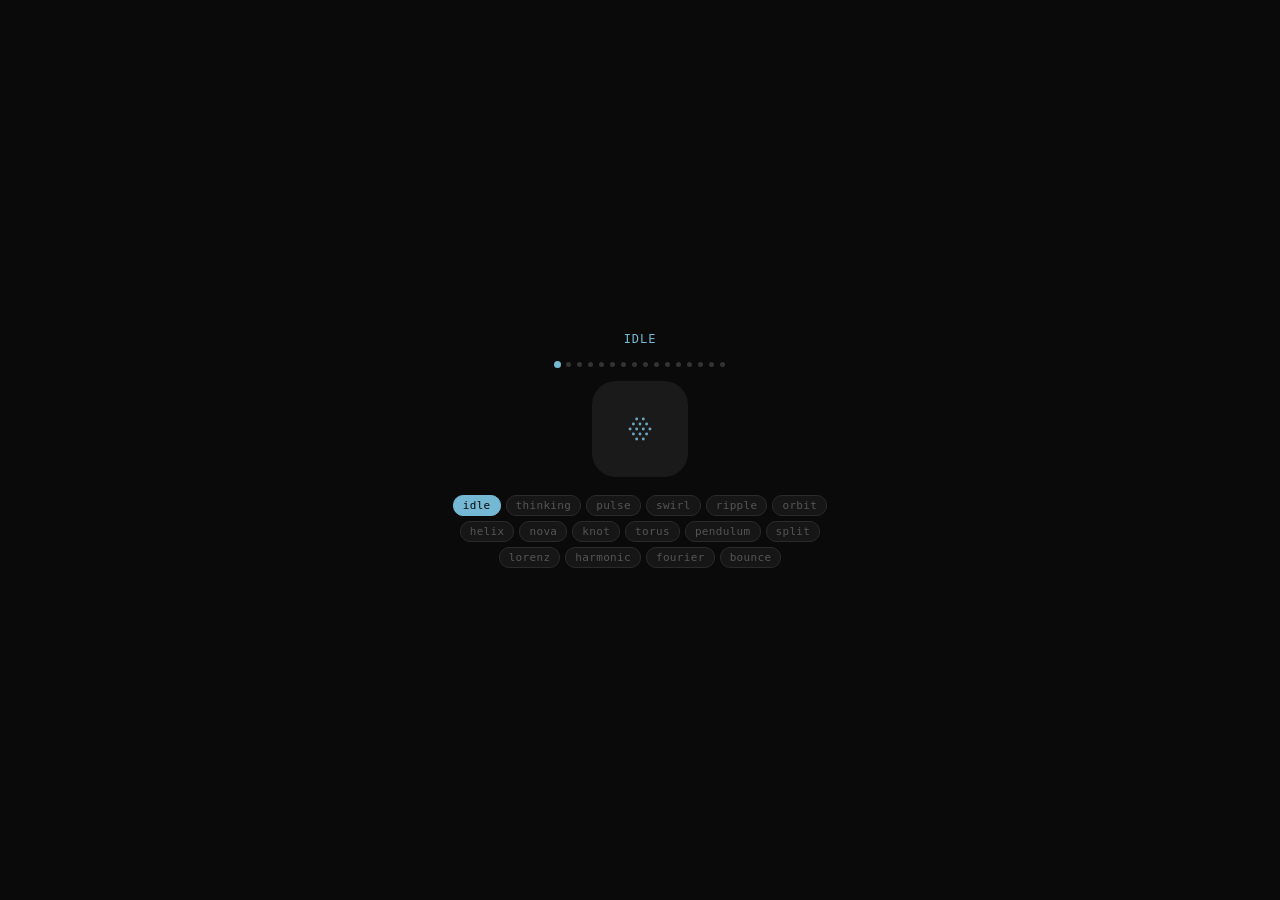
==== commit d305636f: "Add 4 new math-based states: lorenz, harmonic, fourier, bounce - lorenz: pre-computed Lorenz attract" ====
--- a/luma-spinning-ball.html
+++ b/luma-spinning-ball.html
@@ -3,7 +3,7 @@
 <head>
 <meta charset="UTF-8">
 <meta name="viewport" content="width=device-width, initial-scale=1.0">
-<title>Dot Animate — 12 States</title>
+<title>Dot Animate — 16 States</title>
 <style>
   * { margin: 0; padding: 0; box-sizing: border-box; }
   body {
@@ -36,7 +36,7 @@
   .nav .dot.on { background: #74B8D4; transform: scale(1.4); }
   .buttons {
     display: flex; flex-wrap: wrap; gap: 5px;
-    justify-content: center; max-width: 340px; margin-top: 4px;
+    justify-content: center; max-width: 420px; margin-top: 4px;
   }
   .buttons button {
     background: #161616; color: #555;
@@ -64,8 +64,9 @@
 
 <script>
 // =====================================================================
-//  Dot Animate — 12 states
-//  idle thinking pulse swirl ripple orbit helix nova knot torus pendulum split
+//  Dot Animate — 16 states
+//  idle thinking pulse swirl ripple orbit helix nova
+//  knot torus pendulum split lorenz harmonic fourier bounce
 // =====================================================================
 
 // ---------- Palette ----------
@@ -104,8 +105,23 @@
 // Band color helper: blend toward front when highlighted
 const bRGB=(d,hi)=>hi>.3?lerpC(dRGB(d),RGB_F,hi):dRGB(d);
 
+// ---------- Pre-computed Lorenz attractor trajectory (40 points) -----
+const LORENZ=(()=>{
+  let x=.1,y=.1,z=.1;const s=10,r=28,b=8/3,h=.003,pts=[];
+  for(let i=0;i<2000;i++){x+=s*(y-x)*h;y+=(x*(r-z)-y)*h;z+=(x*y-b*z)*h;}
+  for(let i=0;i<N;i++){
+    for(let j=0;j<120;j++){x+=s*(y-x)*h;y+=(x*(r-z)-y)*h;z+=(x*y-b*z)*h;}
+    pts.push({x,y,z});
+  }
+  let mx=0,my=0,mz=0;pts.forEach(p=>{mx+=p.x;my+=p.y;mz+=p.z;});
+  mx/=N;my/=N;mz/=N;
+  let sc=0;pts.forEach(p=>{sc=Math.max(sc,Math.abs(p.x-mx),Math.abs(p.y-my),Math.abs(p.z-mz));});
+  pts.forEach(p=>{p.x=(p.x-mx)/sc;p.y=(p.y-my)/sc;p.z=(p.z-mz)/sc;});
+  return pts;
+})();
+
 // =====================================================================
-//  12 STATE FUNCTIONS
+//  16 STATE FUNCTIONS
 // =====================================================================
 
 // 0 ── IDLE ───────────────────────────────────────────────────────────
@@ -323,6 +339,99 @@
   });
 }
 
+// 12 ── LORENZ: strange attractor + traveling pulse ───────────────────
+//      Math: dx/dt=σ(y−x), dy/dt=x(ρ−z)−y, dz/dt=xy−βz  (chaos theory)
+function stateLorenz(time){
+  const a=time*.35,c1=Math.cos(a),s1=Math.sin(a),c2=Math.cos(.3),s2=Math.sin(.3);
+  return PTS.map((pt,idx)=>{
+    const lp=LORENZ[idx];
+    // Rotate Y then tilt X
+    const rx=lp.x*c1+lp.z*s1,rz0=-lp.x*s1+lp.z*c1;
+    const ry=lp.y*c2-rz0*s2,rz=lp.y*s2+rz0*c2;
+    const d=clamp((rz+1)/2);
+    // Traveling pulse along attractor trajectory
+    const pT=(time*.25)%1,dist=Math.abs(idx/N-pT),wrap=Math.min(dist,1-dist);
+    const hi=wrap<.1?(1-wrap/.1)**2:0;
+    const r=Math.max(.38,(.42+.42*d)*(1+.7*hi)),op=clamp((.2+.7*d)+.55*hi);
+    return{sx:rx*7.5+CX,sy:ry*7.5+CY,depth:d,r,opacity:op,rgb:bRGB(d,hi),idx};
+  });
+}
+
+// 13 ── HARMONIC: spherical harmonics morphing ────────────────────────
+//      Math: Y_l^m(θ,φ) — quantum orbital shapes cycling through modes
+function stateHarmonic(time){
+  const a=time*.3,c1=Math.cos(a),s1=Math.sin(a),c2=Math.cos(.2),s2=Math.sin(.2);
+  const mode=time*.4;
+  // Smooth blend weights for 4 harmonic modes (cycle via cos²)
+  const w1=Math.max(0,Math.cos(mode))**2;
+  const w2=Math.max(0,Math.cos(mode-PI/2))**2;
+  const w3=Math.max(0,Math.cos(mode-PI))**2;
+  const w4=Math.max(0,Math.cos(mode-PI*1.5))**2;
+  return PTS.map((pt,idx)=>{
+    const phi=Math.atan2(pt.z,pt.x);
+    // Spherical harmonic deformations
+    const h1=3*pt.y*pt.y-1;                     // Y₂⁰  peanut
+    const h2=(1-pt.y*pt.y)*Math.cos(2*phi);     // Y₂²  clover
+    const h3=pt.y*(5*pt.y*pt.y-3);              // Y₃⁰  triple lobe
+    const h4=pt.y;                                // Y₁⁰  dipole
+    const deform=.3*(w1*h1+w2*h2+w3*h3+w4*h4);
+    const sc=1+deform;
+    const dp={x:pt.x*sc,y:pt.y*sc,z:pt.z*sc};
+    const c=rot(dp,c1,s1,c2,s2);
+    const d=clamp((c.z/1.3+1)/2);
+    // Band: highlight the lobes (large deformation)
+    const lobe=Math.abs(deform)/.3;
+    const hi=lobe>.45?(lobe-.45)/.55:0;
+    const r=.95*(.4+.6*d)*(1+.55*hi),op=((.2+.8*d)+.35*hi)*.9;
+    return{sx:9.5*c.x+CX,sy:9.5*c.y+CY,depth:clamp(d),
+           r:Math.max(.4,r),opacity:clamp(op),rgb:bRGB(clamp(d),hi),idx};
+  });
+}
+
+// 14 ── FOURIER: epicycloid spirograph + traveling pulse ──────────────
+//      Math: z(θ) = Σ rₖ·e^(iωₖθ)  — Fourier series as nested rotating circles
+function stateFourier(time){
+  const r1=.55,w1=1, r2=.3,w2=-3, r3=.12,w3=7;  // 3 Fourier components
+  return PTS.map((pt,idx)=>{
+    const theta=(idx/N)*PI*2;
+    let x=r1*Math.cos(w1*theta+time*.6)+r2*Math.cos(w2*theta+time*.9)+r3*Math.cos(w3*theta+time*1.4);
+    let y=r1*Math.sin(w1*theta+time*.6)+r2*Math.sin(w2*theta+time*.9)+r3*Math.sin(w3*theta+time*1.4);
+    let z=(r2*Math.sin((w2+1)*theta+time*.7)+r3*Math.cos(w3*theta+time*1.1))*.7;
+    // Tilt for 3D perspective
+    const ct=Math.cos(.3),st=Math.sin(.3);
+    const ry=y*ct-z*st,rz=y*st+z*ct; y=ry; z=rz;
+    const d=clamp((z+.6)/1.2);
+    // Traveling pulse along the spirograph curve
+    const pT=(time*.35)%1,dist=Math.abs(idx/N-pT),wrap=Math.min(dist,1-dist);
+    const hi=wrap<.1?(1-wrap/.1)**2:0;
+    const r=Math.max(.38,(.42+.42*d)*(1+.7*hi)),op=clamp((.2+.7*d)+.55*hi);
+    return{sx:x*8.5+CX,sy:y*8.5+CY,depth:d,r,opacity:op,rgb:bRGB(d,hi),idx};
+  });
+}
+
+// 15 ── BOUNCE: elastic collision in cube + wall-flash band ──────────
+//      Math: triangle wave per axis = elastic reflection off walls
+function stateBounce(time){
+  const tri=v=>{const m=((v%2)+2)%2;return m<1?m*2-1:3-m*2;};
+  const ar=time*.2,cr=Math.cos(ar),sr=Math.sin(ar),ct=Math.cos(.15),st=Math.sin(.15);
+  return PTS.map((pt,idx)=>{
+    const s=idx*1.618033;
+    // Independent bounce per axis (deterministic, irrational-ratio speeds)
+    const bx=tri(time*(.35+Math.sin(s*3.1)*.2)+s*1.3);
+    const by=tri(time*(.3+Math.cos(s*4.7)*.15)+s*2.7);
+    const bz=tri(time*(.25+Math.sin(s*2.3)*.1)+s*4.1);
+    // Wall proximity → band glow
+    const wall=Math.min(1-Math.abs(bx),1-Math.abs(by),1-Math.abs(bz));
+    const hi=wall<.13?(1-wall/.13):0;
+    // Rotate scene slowly
+    let x=bx*cr+bz*sr,z=-bx*sr+bz*cr;
+    let y=by*ct-z*st; z=by*st+z*ct;
+    const d=clamp((z+1)/2);
+    const r=Math.max(.38,.42+.35*d+.3*hi),op=clamp(.25+.55*d+.35*hi);
+    return{sx:x*7.5+CX,sy:y*7.5+CY,depth:d,r,opacity:op,rgb:bRGB(d,hi),idx};
+  });
+}
+
 // =====================================================================
 const STATES=[
   {name:'idle',fn:stateIdle},        {name:'thinking',fn:stateThinking},
@@ -331,6 +440,8 @@
   {name:'helix',fn:stateHelix},      {name:'nova',fn:stateNova},
   {name:'knot',fn:stateKnot},        {name:'torus',fn:stateTorus},
   {name:'pendulum',fn:statePendulum},{name:'split',fn:stateSplit},
+  {name:'lorenz',fn:stateLorenz},    {name:'harmonic',fn:stateHarmonic},
+  {name:'fourier',fn:stateFourier},  {name:'bounce',fn:stateBounce},
 ];
 
 // ---------- Blend ----------
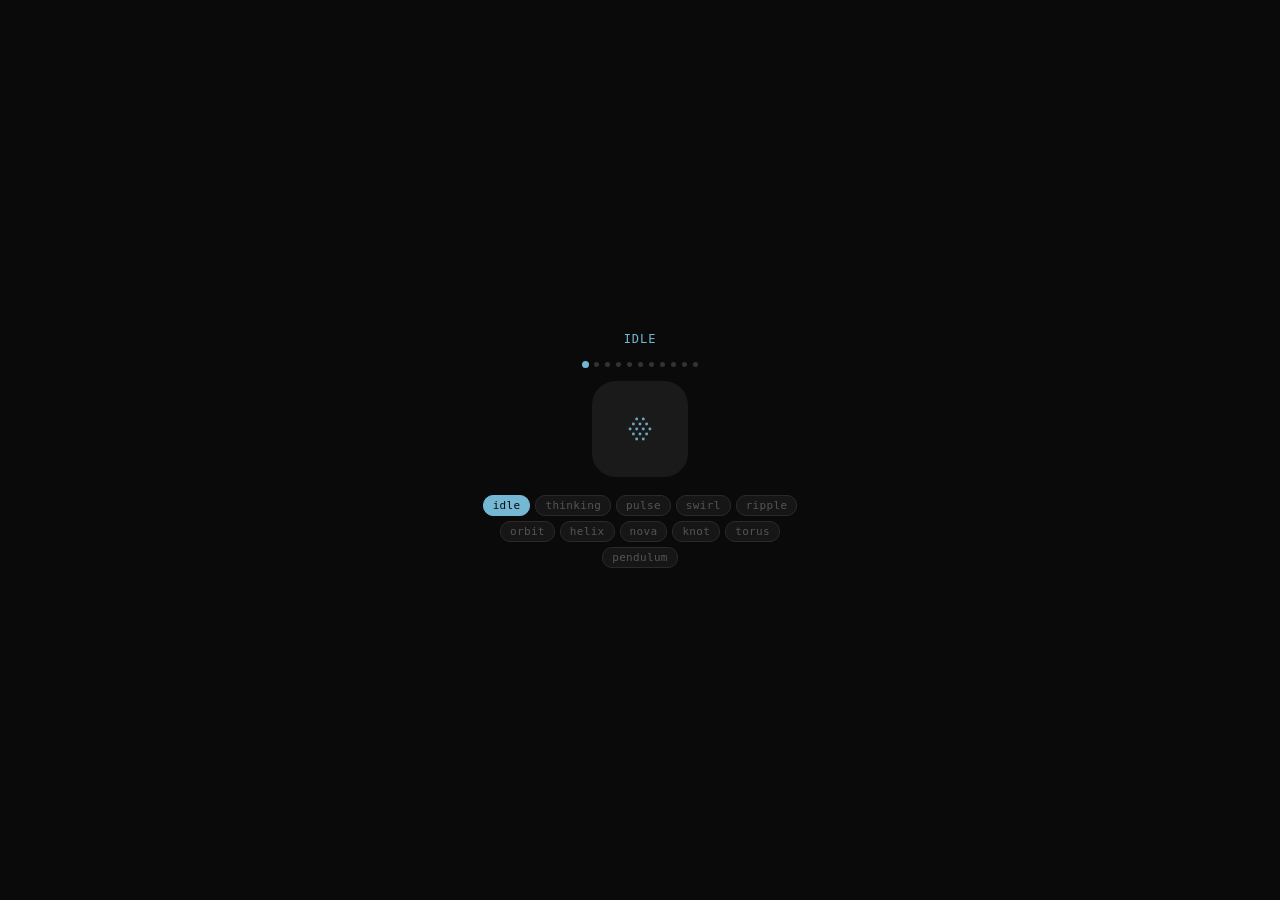
==== commit 0485107c: "Remove 5 over-complex states, slow down pendulum Removed split, lorenz, harmonic, fourier, bounce — " ====
--- a/luma-spinning-ball.html
+++ b/luma-spinning-ball.html
@@ -3,7 +3,7 @@
 <head>
 <meta charset="UTF-8">
 <meta name="viewport" content="width=device-width, initial-scale=1.0">
-<title>Dot Animate — 16 States</title>
+<title>Dot Animate — 11 States</title>
 <style>
   * { margin: 0; padding: 0; box-sizing: border-box; }
   body {
@@ -36,7 +36,7 @@
   .nav .dot.on { background: #74B8D4; transform: scale(1.4); }
   .buttons {
     display: flex; flex-wrap: wrap; gap: 5px;
-    justify-content: center; max-width: 420px; margin-top: 4px;
+    justify-content: center; max-width: 360px; margin-top: 4px;
   }
   .buttons button {
     background: #161616; color: #555;
@@ -64,9 +64,8 @@
 
 <script>
 // =====================================================================
-//  Dot Animate — 16 states
-//  idle thinking pulse swirl ripple orbit helix nova
-//  knot torus pendulum split lorenz harmonic fourier bounce
+//  Dot Animate — 11 states
+//  idle thinking pulse swirl ripple orbit helix nova knot torus pendulum
 // =====================================================================
 
 // ---------- Palette ----------
@@ -105,23 +104,8 @@
 // Band color helper: blend toward front when highlighted
 const bRGB=(d,hi)=>hi>.3?lerpC(dRGB(d),RGB_F,hi):dRGB(d);
 
-// ---------- Pre-computed Lorenz attractor trajectory (40 points) -----
-const LORENZ=(()=>{
-  let x=.1,y=.1,z=.1;const s=10,r=28,b=8/3,h=.003,pts=[];
-  for(let i=0;i<2000;i++){x+=s*(y-x)*h;y+=(x*(r-z)-y)*h;z+=(x*y-b*z)*h;}
-  for(let i=0;i<N;i++){
-    for(let j=0;j<120;j++){x+=s*(y-x)*h;y+=(x*(r-z)-y)*h;z+=(x*y-b*z)*h;}
-    pts.push({x,y,z});
-  }
-  let mx=0,my=0,mz=0;pts.forEach(p=>{mx+=p.x;my+=p.y;mz+=p.z;});
-  mx/=N;my/=N;mz/=N;
-  let sc=0;pts.forEach(p=>{sc=Math.max(sc,Math.abs(p.x-mx),Math.abs(p.y-my),Math.abs(p.z-mz));});
-  pts.forEach(p=>{p.x=(p.x-mx)/sc;p.y=(p.y-my)/sc;p.z=(p.z-mz)/sc;});
-  return pts;
-})();
-
-// =====================================================================
-//  16 STATE FUNCTIONS
+// =====================================================================
+//  11 STATE FUNCTIONS
 // =====================================================================
 
 // 0 ── IDLE ───────────────────────────────────────────────────────────
@@ -295,7 +279,7 @@
 //      Math: y_i = A·sin(ω_i·t), ω_i = ω₀ + i·Δω → phase alignment patterns
 function statePendulum(time){
   return PTS.map((pt,idx)=>{
-    const freq=.5+idx*.032;                    // 0.50 → 1.75 Hz gradient
+    const freq=.32+idx*.018;                    // 0.32 → 1.04 Hz gradient
     const phase=time*freq*PI*2;
     const x=(idx/(N-1))*2-1;                   // horizontal spread −1 → 1
     const swing=Math.sin(phase);
@@ -310,128 +294,6 @@
   });
 }
 
-// 11 ── SPLIT: binary orbit — two counter-rotating mini-spheres ───────
-//      Math: 2-body orbit, each with 20-pt fibonacci sub-sphere
-function stateSplit(time){
-  const orbR=.45,sphR=.52;
-  return PTS.map((pt,idx)=>{
-    const grp=idx<20?0:1, li=idx%20;
-    // 20-point fibonacci sub-sphere
-    const ly=1-(2*li)/19,lr=Math.sqrt(1-ly*ly),lt=PHI*li;
-    const lp={x:Math.cos(lt)*lr,y:ly,z:Math.sin(lt)*lr};
-    // Binary orbit
-    const oa=time*.6,sign=grp===0?1:-1;
-    const cx=Math.cos(oa)*orbR*sign, cy=Math.sin(oa)*orbR*.55*sign;
-    const cz=Math.sin(oa*.7)*.1*sign;
-    // Each sphere spins independently (counter-rotating)
-    const spin=time*1.5*(grp===0?1:-.7);
-    const cs=Math.cos(spin),ss=Math.sin(spin);
-    const tilt=.3*(grp===0?1:-1),ctilt=Math.cos(tilt),stilt=Math.sin(tilt);
-    const c=rot(lp,cs,ss,ctilt,stilt);
-    const x=c.x*sphR+cx, y=c.y*sphR+cy, z=c.z*sphR+cz;
-    const d=clamp((z+1)/2);
-    // Band: horizontal wave across both spheres
-    const bandY=Math.sin(time*1.5)*.35;
-    const bd=Math.abs(y-bandY);
-    const hi=bd<.18?(1-bd/.18)**1.5:0;
-    const r=Math.max(.35,(.35+.4*d)*(1+.6*hi)),op=clamp((.2+.7*d)+.4*hi);
-    return{sx:x*8+CX,sy:y*8+CY,depth:d,r,opacity:op,rgb:bRGB(d,hi),idx};
-  });
-}
-
-// 12 ── LORENZ: strange attractor + traveling pulse ───────────────────
-//      Math: dx/dt=σ(y−x), dy/dt=x(ρ−z)−y, dz/dt=xy−βz  (chaos theory)
-function stateLorenz(time){
-  const a=time*.35,c1=Math.cos(a),s1=Math.sin(a),c2=Math.cos(.3),s2=Math.sin(.3);
-  return PTS.map((pt,idx)=>{
-    const lp=LORENZ[idx];
-    // Rotate Y then tilt X
-    const rx=lp.x*c1+lp.z*s1,rz0=-lp.x*s1+lp.z*c1;
-    const ry=lp.y*c2-rz0*s2,rz=lp.y*s2+rz0*c2;
-    const d=clamp((rz+1)/2);
-    // Traveling pulse along attractor trajectory
-    const pT=(time*.25)%1,dist=Math.abs(idx/N-pT),wrap=Math.min(dist,1-dist);
-    const hi=wrap<.1?(1-wrap/.1)**2:0;
-    const r=Math.max(.38,(.42+.42*d)*(1+.7*hi)),op=clamp((.2+.7*d)+.55*hi);
-    return{sx:rx*7.5+CX,sy:ry*7.5+CY,depth:d,r,opacity:op,rgb:bRGB(d,hi),idx};
-  });
-}
-
-// 13 ── HARMONIC: spherical harmonics morphing ────────────────────────
-//      Math: Y_l^m(θ,φ) — quantum orbital shapes cycling through modes
-function stateHarmonic(time){
-  const a=time*.3,c1=Math.cos(a),s1=Math.sin(a),c2=Math.cos(.2),s2=Math.sin(.2);
-  const mode=time*.4;
-  // Smooth blend weights for 4 harmonic modes (cycle via cos²)
-  const w1=Math.max(0,Math.cos(mode))**2;
-  const w2=Math.max(0,Math.cos(mode-PI/2))**2;
-  const w3=Math.max(0,Math.cos(mode-PI))**2;
-  const w4=Math.max(0,Math.cos(mode-PI*1.5))**2;
-  return PTS.map((pt,idx)=>{
-    const phi=Math.atan2(pt.z,pt.x);
-    // Spherical harmonic deformations
-    const h1=3*pt.y*pt.y-1;                     // Y₂⁰  peanut
-    const h2=(1-pt.y*pt.y)*Math.cos(2*phi);     // Y₂²  clover
-    const h3=pt.y*(5*pt.y*pt.y-3);              // Y₃⁰  triple lobe
-    const h4=pt.y;                                // Y₁⁰  dipole
-    const deform=.3*(w1*h1+w2*h2+w3*h3+w4*h4);
-    const sc=1+deform;
-    const dp={x:pt.x*sc,y:pt.y*sc,z:pt.z*sc};
-    const c=rot(dp,c1,s1,c2,s2);
-    const d=clamp((c.z/1.3+1)/2);
-    // Band: highlight the lobes (large deformation)
-    const lobe=Math.abs(deform)/.3;
-    const hi=lobe>.45?(lobe-.45)/.55:0;
-    const r=.95*(.4+.6*d)*(1+.55*hi),op=((.2+.8*d)+.35*hi)*.9;
-    return{sx:9.5*c.x+CX,sy:9.5*c.y+CY,depth:clamp(d),
-           r:Math.max(.4,r),opacity:clamp(op),rgb:bRGB(clamp(d),hi),idx};
-  });
-}
-
-// 14 ── FOURIER: epicycloid spirograph + traveling pulse ──────────────
-//      Math: z(θ) = Σ rₖ·e^(iωₖθ)  — Fourier series as nested rotating circles
-function stateFourier(time){
-  const r1=.55,w1=1, r2=.3,w2=-3, r3=.12,w3=7;  // 3 Fourier components
-  return PTS.map((pt,idx)=>{
-    const theta=(idx/N)*PI*2;
-    let x=r1*Math.cos(w1*theta+time*.6)+r2*Math.cos(w2*theta+time*.9)+r3*Math.cos(w3*theta+time*1.4);
-    let y=r1*Math.sin(w1*theta+time*.6)+r2*Math.sin(w2*theta+time*.9)+r3*Math.sin(w3*theta+time*1.4);
-    let z=(r2*Math.sin((w2+1)*theta+time*.7)+r3*Math.cos(w3*theta+time*1.1))*.7;
-    // Tilt for 3D perspective
-    const ct=Math.cos(.3),st=Math.sin(.3);
-    const ry=y*ct-z*st,rz=y*st+z*ct; y=ry; z=rz;
-    const d=clamp((z+.6)/1.2);
-    // Traveling pulse along the spirograph curve
-    const pT=(time*.35)%1,dist=Math.abs(idx/N-pT),wrap=Math.min(dist,1-dist);
-    const hi=wrap<.1?(1-wrap/.1)**2:0;
-    const r=Math.max(.38,(.42+.42*d)*(1+.7*hi)),op=clamp((.2+.7*d)+.55*hi);
-    return{sx:x*8.5+CX,sy:y*8.5+CY,depth:d,r,opacity:op,rgb:bRGB(d,hi),idx};
-  });
-}
-
-// 15 ── BOUNCE: elastic collision in cube + wall-flash band ──────────
-//      Math: triangle wave per axis = elastic reflection off walls
-function stateBounce(time){
-  const tri=v=>{const m=((v%2)+2)%2;return m<1?m*2-1:3-m*2;};
-  const ar=time*.2,cr=Math.cos(ar),sr=Math.sin(ar),ct=Math.cos(.15),st=Math.sin(.15);
-  return PTS.map((pt,idx)=>{
-    const s=idx*1.618033;
-    // Independent bounce per axis (deterministic, irrational-ratio speeds)
-    const bx=tri(time*(.35+Math.sin(s*3.1)*.2)+s*1.3);
-    const by=tri(time*(.3+Math.cos(s*4.7)*.15)+s*2.7);
-    const bz=tri(time*(.25+Math.sin(s*2.3)*.1)+s*4.1);
-    // Wall proximity → band glow
-    const wall=Math.min(1-Math.abs(bx),1-Math.abs(by),1-Math.abs(bz));
-    const hi=wall<.13?(1-wall/.13):0;
-    // Rotate scene slowly
-    let x=bx*cr+bz*sr,z=-bx*sr+bz*cr;
-    let y=by*ct-z*st; z=by*st+z*ct;
-    const d=clamp((z+1)/2);
-    const r=Math.max(.38,.42+.35*d+.3*hi),op=clamp(.25+.55*d+.35*hi);
-    return{sx:x*7.5+CX,sy:y*7.5+CY,depth:d,r,opacity:op,rgb:bRGB(d,hi),idx};
-  });
-}
-
 // =====================================================================
 const STATES=[
   {name:'idle',fn:stateIdle},        {name:'thinking',fn:stateThinking},
@@ -439,9 +301,7 @@
   {name:'ripple',fn:stateRipple},    {name:'orbit',fn:stateOrbit},
   {name:'helix',fn:stateHelix},      {name:'nova',fn:stateNova},
   {name:'knot',fn:stateKnot},        {name:'torus',fn:stateTorus},
-  {name:'pendulum',fn:statePendulum},{name:'split',fn:stateSplit},
-  {name:'lorenz',fn:stateLorenz},    {name:'harmonic',fn:stateHarmonic},
-  {name:'fourier',fn:stateFourier},  {name:'bounce',fn:stateBounce},
+  {name:'pendulum',fn:statePendulum},
 ];
 
 // ---------- Blend ----------
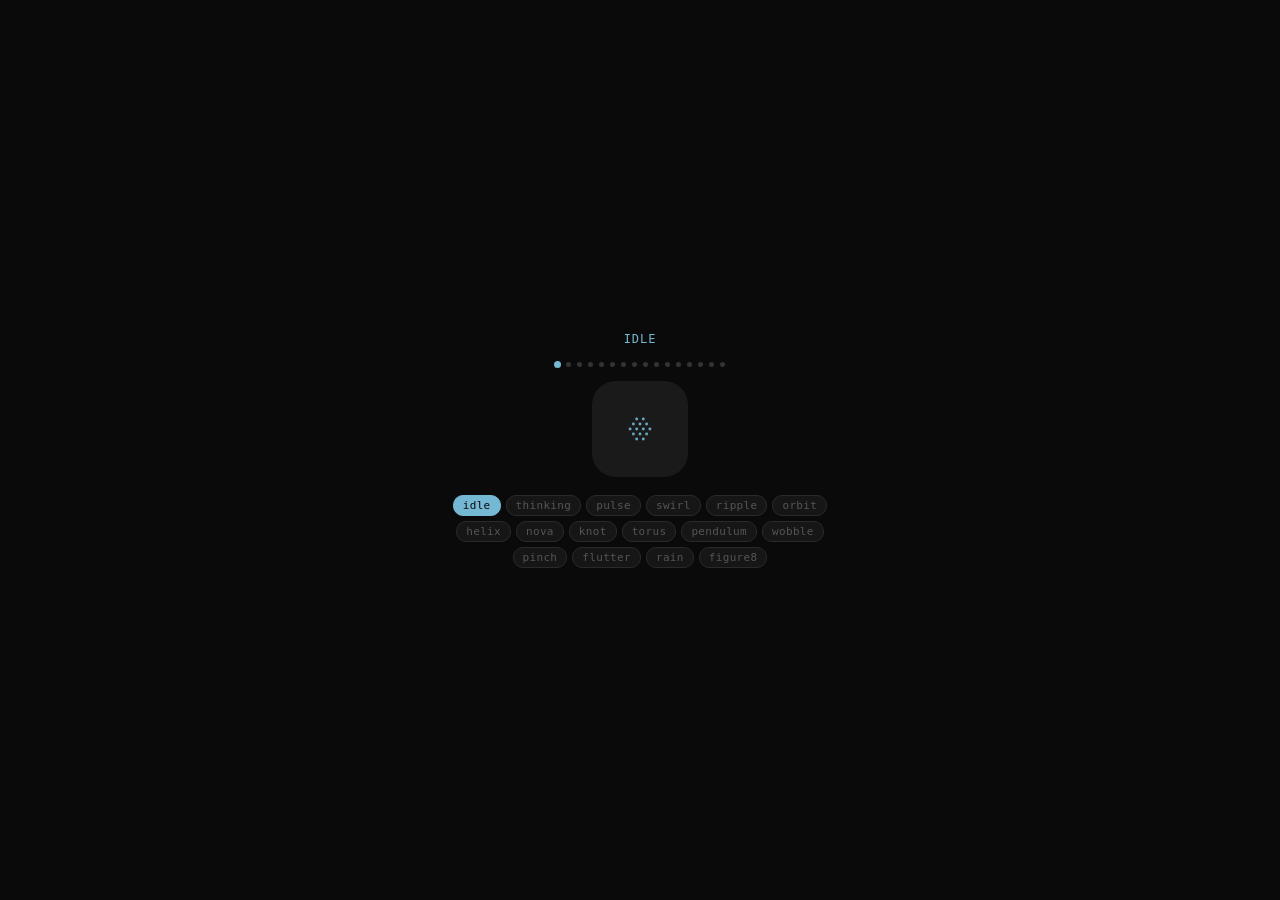
==== commit 2e8fef62: "Replace 5 complex states with simpler, bolder animations Previous split/lorenz/harmonic/fourier/boun" ====
--- a/luma-spinning-ball.html
+++ b/luma-spinning-ball.html
@@ -3,7 +3,7 @@
 <head>
 <meta charset="UTF-8">
 <meta name="viewport" content="width=device-width, initial-scale=1.0">
-<title>Dot Animate — 11 States</title>
+<title>Dot Animate — 16 States</title>
 <style>
   * { margin: 0; padding: 0; box-sizing: border-box; }
   body {
@@ -36,7 +36,7 @@
   .nav .dot.on { background: #74B8D4; transform: scale(1.4); }
   .buttons {
     display: flex; flex-wrap: wrap; gap: 5px;
-    justify-content: center; max-width: 360px; margin-top: 4px;
+    justify-content: center; max-width: 420px; margin-top: 4px;
   }
   .buttons button {
     background: #161616; color: #555;
@@ -64,8 +64,9 @@
 
 <script>
 // =====================================================================
-//  Dot Animate — 11 states
-//  idle thinking pulse swirl ripple orbit helix nova knot torus pendulum
+//  Dot Animate — 16 states
+//  idle thinking pulse swirl ripple orbit helix nova
+//  knot torus pendulum wobble pinch flutter rain figure8
 // =====================================================================
 
 // ---------- Palette ----------
@@ -294,6 +295,110 @@
   });
 }
 
+// 11 ── WOBBLE: precessing tumble + equatorial band ──────────────────
+//      sphere spins while the axis itself wanders — like a dying top
+function stateWobble(time){
+  const a1=time*1.2;
+  const a2=Math.sin(time*.3)*.6;
+  const a3=Math.cos(time*.23)*.45;
+  const c1=Math.cos(a1),s1=Math.sin(a1),c2=Math.cos(a2),s2=Math.sin(a2),c3=Math.cos(a3),s3=Math.sin(a3);
+  return PTS.map((pt,idx)=>{
+    // Y spin → X wobble → Z wobble
+    let x=pt.x*c1+pt.z*s1,z=-pt.x*s1+pt.z*c1,y=pt.y;
+    let ny=y*c2-z*s2,nz=y*s2+z*c2; y=ny;z=nz;
+    let nx=x*c3-y*s3; ny=x*s3+y*c3; x=nx;y=ny;
+    const d=clamp((z+1)/2);
+    // Band: equator glows (wobbles with the sphere)
+    const eq=Math.abs(y);
+    const hi=eq<.22?(1-eq/.22)*.75:0;
+    const r=.95*(.4+.6*d)*(1+.5*hi),op=((.2+.8*d)+.3*hi)*.9;
+    return{sx:9.5*x+CX,sy:9.5*y+CY,depth:d,r:Math.max(.4,r),opacity:clamp(op),rgb:bRGB(d,hi),idx};
+  });
+}
+
+// 12 ── PINCH: squash-stretch cycle + deformation band ────────────────
+//      sphere squishes like a stress ball, axes cycle 120° apart
+function statePinch(time){
+  const a=time*.3,c1=Math.cos(a),s1=Math.sin(a),ct=Math.cos(.2),st=Math.sin(.2);
+  const ph=time*1.0;
+  const sX=1+.28*Math.sin(ph),sY=1+.28*Math.sin(ph+PI*2/3),sZ=1+.28*Math.sin(ph+PI*4/3);
+  return PTS.map((pt,idx)=>{
+    const dp={x:pt.x*sX,y:pt.y*sY,z:pt.z*sZ};
+    const c=rot(dp,c1,s1,ct,st);
+    const d=clamp((c.z/1.3+1)/2);
+    // Band: highlight the stretched axis
+    const stretch=Math.max(sX,sY,sZ);
+    const bandAxis=sX===stretch?Math.abs(pt.x):sY===stretch?Math.abs(pt.y):Math.abs(pt.z);
+    const hi=bandAxis>.65?(bandAxis-.65)/.35:0;
+    const r=.95*(.4+.6*d)*(1+.5*hi),op=((.2+.8*d)+.3*hi)*.9;
+    return{sx:9.5*c.x+CX,sy:9.5*c.y+CY,depth:clamp(d),
+           r:Math.max(.4,r),opacity:clamp(op),rgb:bRGB(clamp(d),hi),idx};
+  });
+}
+
+// 13 ── FLUTTER: butterfly wings — two halves flap open/close ────────
+function stateFlutter(time){
+  const flapAmp=Math.sin(time*2.2)*.65;
+  const a=time*.3,c0=Math.cos(a),s0=Math.sin(a);
+  return PTS.map((pt,idx)=>{
+    const side=pt.x>0?1:-1;
+    // Flap each half around the YZ plane
+    const flap=flapAmp*side;
+    const cf=Math.cos(flap),sf=Math.sin(flap);
+    let x=pt.x*cf+pt.z*sf,z=-pt.x*sf+pt.z*cf,y=pt.y;
+    // Slow overall rotation
+    const rx=x*c0+z*s0,rz=-x*s0+z*c0; x=rx;z=rz;
+    const ct=Math.cos(.2),st=Math.sin(.2);
+    const ry=y*ct-z*st; z=y*st+z*ct; y=ry;
+    const d=clamp((z+1)/2);
+    // Band: spine glow where the two halves meet
+    const spine=Math.abs(pt.x);
+    const hi=spine<.18?(1-spine/.18):0;
+    const r=.95*(.4+.6*d)*(1+.55*hi),op=((.2+.8*d)+.35*hi)*.9;
+    return{sx:9.5*x+CX,sy:9.5*y+CY,depth:d,r:Math.max(.4,r),opacity:clamp(op),rgb:bRGB(d,hi),idx};
+  });
+}
+
+// 14 ── RAIN: cascading fall + horizontal sweep band ─────────────────
+function stateRain(time){
+  return PTS.map((pt,idx)=>{
+    const s=idx*1.618;
+    const speed=.4+Math.sin(s*3.7)*.12;
+    const x=pt.x*.65+Math.sin(time*.5+s*2.1)*.08;
+    const y=1-((time*speed+s*.7)%2);              // falls & wraps
+    const z=pt.z*.35;
+    const d=clamp((z+.4)/.8);
+    // Band: horizontal bright wave sweeping down
+    const bandY=1-((time*.55)%2);
+    const bDist=Math.min(Math.abs(y-bandY),Math.abs(y-bandY+2),Math.abs(y-bandY-2));
+    const hi=bDist<.25?(1-bDist/.25):0;
+    const r=Math.max(.38,.42+.35*d+.3*hi),op=clamp(.3+.45*d+.35*hi);
+    return{sx:x*8.5+CX,sy:y*7.5+CY,depth:d,r,opacity:op,rgb:bRGB(d,hi),idx};
+  });
+}
+
+// 15 ── FIGURE8: lemniscate infinity loop + traveling pulse ───────────
+//      Math: x=sin(θ), y=sin(2θ)/2 — Lissajous 1:2 figure
+function stateFigure8(time){
+  return PTS.map((pt,idx)=>{
+    const theta=(idx/N)*PI*2+time*.45;           // dots travel along ∞
+    let x=Math.sin(theta);
+    let y=Math.sin(2*theta)*.55;
+    let z=Math.cos(theta)*.35;
+    // Slow tilt rotation
+    const a=time*.25,c1=Math.cos(a),s1=Math.sin(a);
+    const rx=x*c1+z*s1,rz=-x*s1+z*c1; x=rx;z=rz;
+    const ct=Math.cos(.2),st=Math.sin(.2);
+    const ry=y*ct-z*st; z=y*st+z*ct; y=ry;
+    const d=clamp((z+1)/2);
+    // Traveling pulse along the loop
+    const pT=(time*.35)%1,dist=Math.abs(idx/N-pT),wrap=Math.min(dist,1-dist);
+    const hi=wrap<.1?(1-wrap/.1)**2:0;
+    const r=Math.max(.38,(.42+.42*d)*(1+.7*hi)),op=clamp((.2+.7*d)+.55*hi);
+    return{sx:x*7.5+CX,sy:y*7.5+CY,depth:d,r,opacity:op,rgb:bRGB(d,hi),idx};
+  });
+}
+
 // =====================================================================
 const STATES=[
   {name:'idle',fn:stateIdle},        {name:'thinking',fn:stateThinking},
@@ -301,7 +406,9 @@
   {name:'ripple',fn:stateRipple},    {name:'orbit',fn:stateOrbit},
   {name:'helix',fn:stateHelix},      {name:'nova',fn:stateNova},
   {name:'knot',fn:stateKnot},        {name:'torus',fn:stateTorus},
-  {name:'pendulum',fn:statePendulum},
+  {name:'pendulum',fn:statePendulum},{name:'wobble',fn:stateWobble},
+  {name:'pinch',fn:statePinch},      {name:'flutter',fn:stateFlutter},
+  {name:'rain',fn:stateRain},        {name:'figure8',fn:stateFigure8},
 ];
 
 // ---------- Blend ----------
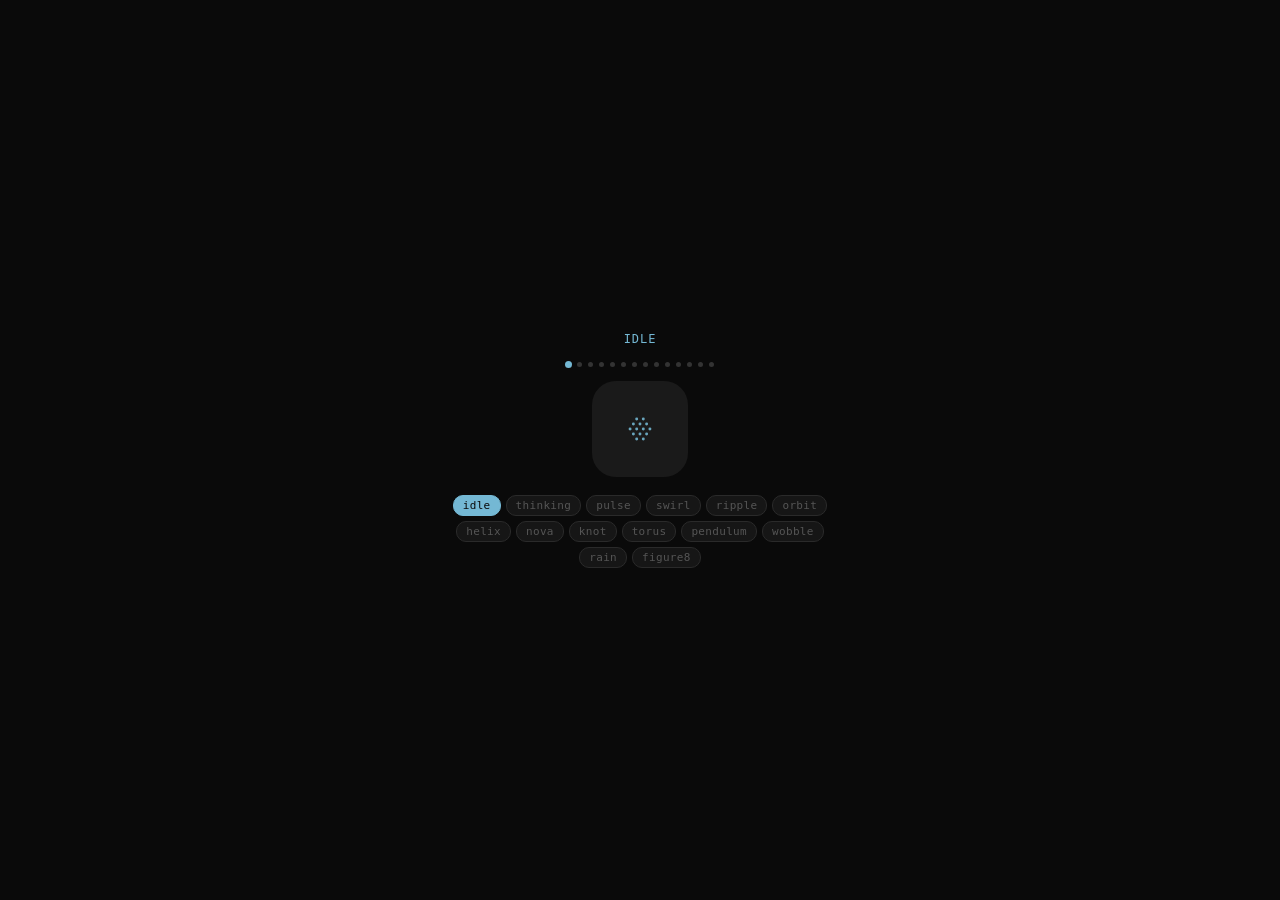
==== commit baf2e7c1: "Fix sizes, spacing, band visibility; remove pinch & flutter Size consistency (thinking=9.5 as refere" ====
--- a/luma-spinning-ball.html
+++ b/luma-spinning-ball.html
@@ -3,7 +3,7 @@
 <head>
 <meta charset="UTF-8">
 <meta name="viewport" content="width=device-width, initial-scale=1.0">
-<title>Dot Animate — 16 States</title>
+<title>Dot Animate — 14 States</title>
 <style>
   * { margin: 0; padding: 0; box-sizing: border-box; }
   body {
@@ -64,9 +64,9 @@
 
 <script>
 // =====================================================================
-//  Dot Animate — 16 states
+//  Dot Animate — 14 states
 //  idle thinking pulse swirl ripple orbit helix nova
-//  knot torus pendulum wobble pinch flutter rain figure8
+//  knot torus pendulum wobble rain figure8
 // =====================================================================
 
 // ---------- Palette ----------
@@ -191,7 +191,7 @@
     const diff=Math.atan2(Math.sin(angle-ref),Math.cos(angle-ref));
     const hi=Math.abs(diff)<.8?(1-Math.abs(diff)/.8)**2:0;
     const r=Math.max(.38,(.42+.44*d)*(1+.6*hi)),op=clamp((.2+.7*d)+.5*hi);
-    return{sx:8.5*x2+CX,sy:8.5*y2+CY,depth:d,r,opacity:op,rgb:bRGB(d,hi),idx};
+    return{sx:9.5*x2+CX,sy:9.5*y2+CY,depth:d,r,opacity:op,rgb:bRGB(d,hi),idx};
   });
 }
 
@@ -199,14 +199,17 @@
 function stateHelix(time){
   return PTS.map((pt,idx)=>{
     const strand=idx%2,pos=Math.floor(idx/2),t=pos/19;
-    const angle=t*1.5*2*PI+strand*PI+time*.9;
+    const angle=t*1.2*2*PI+strand*PI+time*.9;       // 1.2 turns (was 1.5)
     const x=Math.cos(angle),z=Math.sin(angle),y=t*2-1;
     const d=clamp((z+1)/2);
     const pT=((time*.5+strand*.5)%1);
     const dist=Math.abs(t-pT),wrap=Math.min(dist,1-dist);
     const hi=wrap<.12?(1-wrap/.12)**2:0;
-    const r=Math.max(.38,(.42+.42*d)*(1+.7*hi)),op=clamp((.2+.72*d)+.55*hi);
-    return{sx:x*5.2+CX,sy:y*7.2+CY,depth:d,r,opacity:op,rgb:bRGB(d,hi),idx};
+    // Dim base, small dots — band creates the brightness
+    const baseC=d>.5?RGB_M:RGB_B;
+    const r=Math.max(.3,(.28+.22*d)*(1+1.2*hi)),op=clamp((.15+.5*d)+.55*hi);
+    return{sx:x*6.5+CX,sy:y*8.5+CY,depth:d,r,opacity:op,
+           rgb:hi>.15?lerpC(baseC,RGB_F,hi):baseC,idx};
   });
 }
 
@@ -231,22 +234,20 @@
 function stateKnot(time){
   return PTS.map((pt,idx)=>{
     const theta=(idx/N)*PI*2;
-    // Trefoil knot parametric curve (normalized to ≈[-1,1])
     let x=(Math.sin(theta)+2*Math.sin(2*theta))/3;
     let y=(Math.cos(theta)-2*Math.cos(2*theta))/3;
     let z=-Math.sin(3*theta)/1.5;
-    // Rotate Y
     const a=time*.45,c1=Math.cos(a),s1=Math.sin(a);
     let rx=x*c1+z*s1,rz=-x*s1+z*c1; x=rx; z=rz;
-    // Tilt X
     const ct=Math.cos(.35),st=Math.sin(.35);
     let ry=y*ct-z*st,rz2=y*st+z*ct; y=ry; z=rz2;
     const d=clamp((z+1)/2);
-    // Traveling pulse along knot curve
     const pT=(time*.3)%1,dist=Math.abs(idx/N-pT),wrap=Math.min(dist,1-dist);
     const hi=wrap<.09?(1-wrap/.09)**2:0;
-    const r=Math.max(.38,(.42+.42*d)*(1+.7*hi)),op=clamp((.2+.7*d)+.55*hi);
-    return{sx:x*7.5+CX,sy:y*7.5+CY,depth:d,r,opacity:op,rgb:bRGB(d,hi),idx};
+    const baseC=d>.5?RGB_M:RGB_B;
+    const r=Math.max(.3,(.28+.22*d)*(1+1.2*hi)),op=clamp((.15+.5*d)+.55*hi);
+    return{sx:x*9.5+CX,sy:y*9.5+CY,depth:d,r,opacity:op,
+           rgb:hi>.15?lerpC(baseC,RGB_F,hi):baseC,idx};
   });
 }
 
@@ -280,18 +281,21 @@
 //      Math: y_i = A·sin(ω_i·t), ω_i = ω₀ + i·Δω → phase alignment patterns
 function statePendulum(time){
   return PTS.map((pt,idx)=>{
-    const freq=.32+idx*.018;                    // 0.32 → 1.04 Hz gradient
+    const freq=.32+idx*.018;
     const phase=time*freq*PI*2;
-    const x=(idx/(N-1))*2-1;                   // horizontal spread −1 → 1
+    const x=(idx/(N-1))*2-1;
     const swing=Math.sin(phase);
-    const y=swing*.78;                          // vertical swing
-    const z=Math.cos(phase)*.45;                // depth oscillation
+    const y=swing*.78;
+    const z=Math.cos(phase)*.45;
     const d=clamp((z+1)/2);
-    // Band: dots glow at swing extremes (mathematical turning points)
-    const ext=Math.abs(swing);
-    const hi=ext>.86?(ext-.86)/.14:0;
-    const r=Math.max(.38,.42+.35*d+.3*hi),op=clamp(.25+.55*d+.35*hi);
-    return{sx:x*8.5+CX,sy:y*7+CY,depth:d,r,opacity:op,rgb:bRGB(d,hi),idx};
+    // Band: bright vertical bar sweeping left→right through the array
+    const bandX=Math.sin(time*.7);
+    const bDist=Math.abs(x-bandX);
+    const hi=bDist<.25?(1-bDist/.25):0;
+    const baseC=d>.5?RGB_M:RGB_B;
+    const r=Math.max(.28,.28+.2*d+.35*hi),op=clamp(.2+.45*d+.5*hi);
+    return{sx:x*9+CX,sy:y*7.5+CY,depth:d,r,opacity:op,
+           rgb:hi>.15?lerpC(baseC,RGB_F,hi):baseC,idx};
   });
 }
 
@@ -303,63 +307,20 @@
   const a3=Math.cos(time*.23)*.45;
   const c1=Math.cos(a1),s1=Math.sin(a1),c2=Math.cos(a2),s2=Math.sin(a2),c3=Math.cos(a3),s3=Math.sin(a3);
   return PTS.map((pt,idx)=>{
-    // Y spin → X wobble → Z wobble
     let x=pt.x*c1+pt.z*s1,z=-pt.x*s1+pt.z*c1,y=pt.y;
     let ny=y*c2-z*s2,nz=y*s2+z*c2; y=ny;z=nz;
     let nx=x*c3-y*s3; ny=x*s3+y*c3; x=nx;y=ny;
     const d=clamp((z+1)/2);
-    // Band: equator glows (wobbles with the sphere)
-    const eq=Math.abs(y);
-    const hi=eq<.22?(1-eq/.22)*.75:0;
-    const r=.95*(.4+.6*d)*(1+.5*hi),op=((.2+.8*d)+.3*hi)*.9;
+    // Band: sweeping horizontal band (wobbles with the tumble)
+    const bandY=Math.sin(time*1.8)*.55;
+    const bDist=Math.abs(y-bandY);
+    const hi=bDist<.3?(1-bDist/.3):0;
+    const r=.95*(.4+.6*d)*(1+.6*hi),op=((.2+.8*d)+.45*hi)*.9;
     return{sx:9.5*x+CX,sy:9.5*y+CY,depth:d,r:Math.max(.4,r),opacity:clamp(op),rgb:bRGB(d,hi),idx};
   });
 }
 
-// 12 ── PINCH: squash-stretch cycle + deformation band ────────────────
-//      sphere squishes like a stress ball, axes cycle 120° apart
-function statePinch(time){
-  const a=time*.3,c1=Math.cos(a),s1=Math.sin(a),ct=Math.cos(.2),st=Math.sin(.2);
-  const ph=time*1.0;
-  const sX=1+.28*Math.sin(ph),sY=1+.28*Math.sin(ph+PI*2/3),sZ=1+.28*Math.sin(ph+PI*4/3);
-  return PTS.map((pt,idx)=>{
-    const dp={x:pt.x*sX,y:pt.y*sY,z:pt.z*sZ};
-    const c=rot(dp,c1,s1,ct,st);
-    const d=clamp((c.z/1.3+1)/2);
-    // Band: highlight the stretched axis
-    const stretch=Math.max(sX,sY,sZ);
-    const bandAxis=sX===stretch?Math.abs(pt.x):sY===stretch?Math.abs(pt.y):Math.abs(pt.z);
-    const hi=bandAxis>.65?(bandAxis-.65)/.35:0;
-    const r=.95*(.4+.6*d)*(1+.5*hi),op=((.2+.8*d)+.3*hi)*.9;
-    return{sx:9.5*c.x+CX,sy:9.5*c.y+CY,depth:clamp(d),
-           r:Math.max(.4,r),opacity:clamp(op),rgb:bRGB(clamp(d),hi),idx};
-  });
-}
-
-// 13 ── FLUTTER: butterfly wings — two halves flap open/close ────────
-function stateFlutter(time){
-  const flapAmp=Math.sin(time*2.2)*.65;
-  const a=time*.3,c0=Math.cos(a),s0=Math.sin(a);
-  return PTS.map((pt,idx)=>{
-    const side=pt.x>0?1:-1;
-    // Flap each half around the YZ plane
-    const flap=flapAmp*side;
-    const cf=Math.cos(flap),sf=Math.sin(flap);
-    let x=pt.x*cf+pt.z*sf,z=-pt.x*sf+pt.z*cf,y=pt.y;
-    // Slow overall rotation
-    const rx=x*c0+z*s0,rz=-x*s0+z*c0; x=rx;z=rz;
-    const ct=Math.cos(.2),st=Math.sin(.2);
-    const ry=y*ct-z*st; z=y*st+z*ct; y=ry;
-    const d=clamp((z+1)/2);
-    // Band: spine glow where the two halves meet
-    const spine=Math.abs(pt.x);
-    const hi=spine<.18?(1-spine/.18):0;
-    const r=.95*(.4+.6*d)*(1+.55*hi),op=((.2+.8*d)+.35*hi)*.9;
-    return{sx:9.5*x+CX,sy:9.5*y+CY,depth:d,r:Math.max(.4,r),opacity:clamp(op),rgb:bRGB(d,hi),idx};
-  });
-}
-
-// 14 ── RAIN: cascading fall + horizontal sweep band ─────────────────
+// 12 ── RAIN: cascading fall + horizontal sweep band ─────────────────
 function stateRain(time){
   return PTS.map((pt,idx)=>{
     const s=idx*1.618;
@@ -377,25 +338,25 @@
   });
 }
 
-// 15 ── FIGURE8: lemniscate infinity loop + traveling pulse ───────────
+// 13 ── FIGURE8: lemniscate infinity loop + traveling pulse ───────────
 //      Math: x=sin(θ), y=sin(2θ)/2 — Lissajous 1:2 figure
 function stateFigure8(time){
   return PTS.map((pt,idx)=>{
-    const theta=(idx/N)*PI*2+time*.45;           // dots travel along ∞
+    const theta=(idx/N)*PI*2+time*.45;
     let x=Math.sin(theta);
     let y=Math.sin(2*theta)*.55;
     let z=Math.cos(theta)*.35;
-    // Slow tilt rotation
     const a=time*.25,c1=Math.cos(a),s1=Math.sin(a);
     const rx=x*c1+z*s1,rz=-x*s1+z*c1; x=rx;z=rz;
     const ct=Math.cos(.2),st=Math.sin(.2);
     const ry=y*ct-z*st; z=y*st+z*ct; y=ry;
     const d=clamp((z+1)/2);
-    // Traveling pulse along the loop
     const pT=(time*.35)%1,dist=Math.abs(idx/N-pT),wrap=Math.min(dist,1-dist);
     const hi=wrap<.1?(1-wrap/.1)**2:0;
-    const r=Math.max(.38,(.42+.42*d)*(1+.7*hi)),op=clamp((.2+.7*d)+.55*hi);
-    return{sx:x*7.5+CX,sy:y*7.5+CY,depth:d,r,opacity:op,rgb:bRGB(d,hi),idx};
+    const baseC=d>.5?RGB_M:RGB_B;
+    const r=Math.max(.3,(.28+.22*d)*(1+1.2*hi)),op=clamp((.15+.5*d)+.55*hi);
+    return{sx:x*9+CX,sy:y*9+CY,depth:d,r,opacity:op,
+           rgb:hi>.15?lerpC(baseC,RGB_F,hi):baseC,idx};
   });
 }
 
@@ -407,7 +368,6 @@
   {name:'helix',fn:stateHelix},      {name:'nova',fn:stateNova},
   {name:'knot',fn:stateKnot},        {name:'torus',fn:stateTorus},
   {name:'pendulum',fn:statePendulum},{name:'wobble',fn:stateWobble},
-  {name:'pinch',fn:statePinch},      {name:'flutter',fn:stateFlutter},
   {name:'rain',fn:stateRain},        {name:'figure8',fn:stateFigure8},
 ];
 
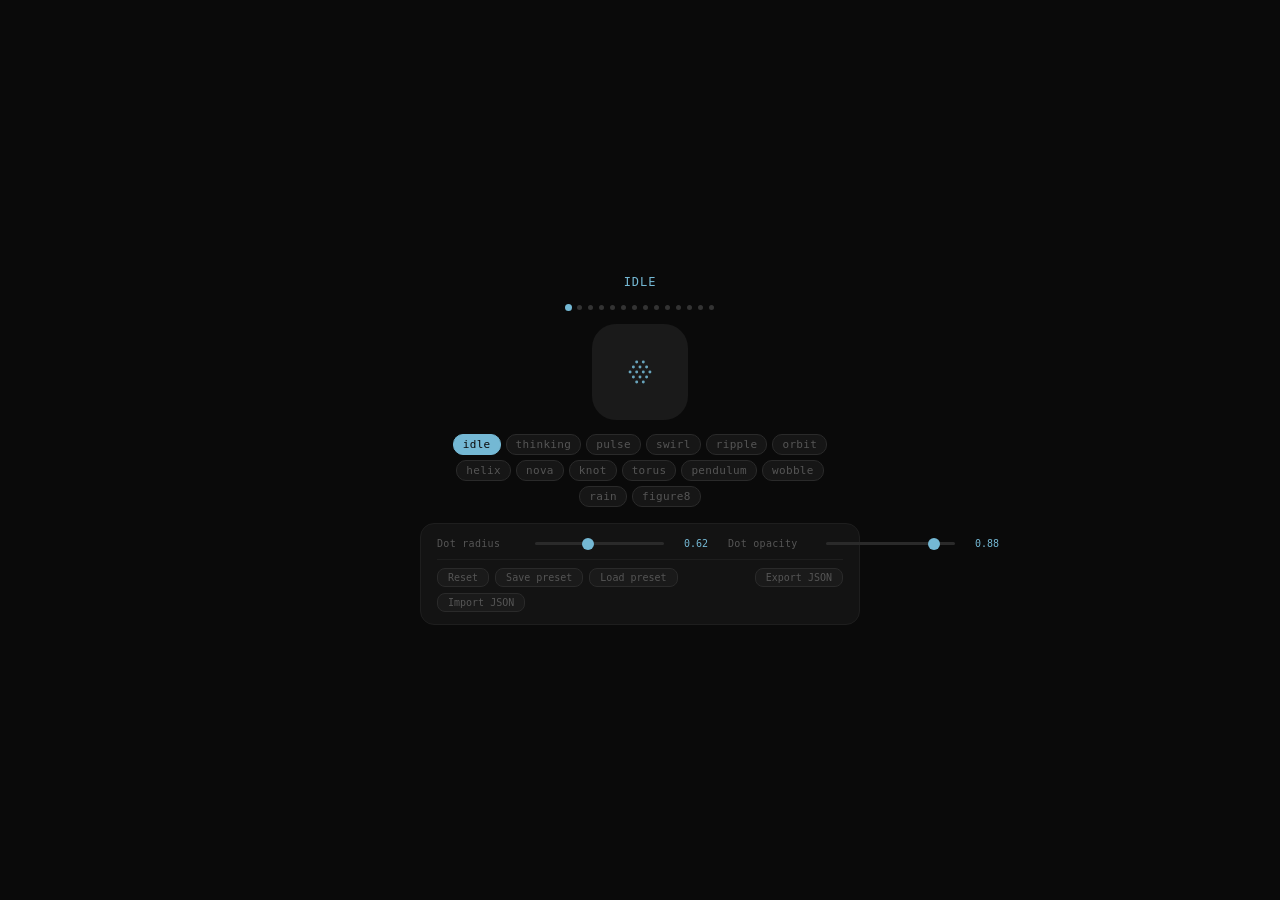
==== commit e2437b3a: "Add live parameter editing panel with save/load presets Major architecture change: all 14 state func" ====
--- a/luma-spinning-ball.html
+++ b/luma-spinning-ball.html
@@ -36,7 +36,7 @@
   .nav .dot.on { background: #74B8D4; transform: scale(1.4); }
   .buttons {
     display: flex; flex-wrap: wrap; gap: 5px;
-    justify-content: center; max-width: 420px; margin-top: 4px;
+    justify-content: center; max-width: 420px;
   }
   .buttons button {
     background: #161616; color: #555;
@@ -47,10 +47,49 @@
     transition: all .2s;
   }
   .buttons button:hover { border-color: #74B8D4; color: #888; }
-  .buttons button.on {
-    background: #74B8D4; color: #0a0a0a;
-    border-color: #74B8D4;
-  }
+  .buttons button.on { background: #74B8D4; color: #0a0a0a; border-color: #74B8D4; }
+
+  /* ── Parameter Panel ── */
+  #panel {
+    width: 440px; max-width: 95vw;
+    background: #131313; border: 1px solid #1e1e1e;
+    border-radius: 14px; padding: 14px 16px 12px;
+    margin-top: 2px;
+    font-family: 'SF Mono','Fira Code',monospace;
+    font-size: 11px; color: #888;
+  }
+  .param-grid {
+    display: grid; grid-template-columns: 1fr 1fr;
+    gap: 8px 20px;
+  }
+  @media (max-width: 480px) { .param-grid { grid-template-columns: 1fr; } }
+  .pr { display: flex; align-items: center; gap: 8px; }
+  .pr-label {
+    width: 90px; flex-shrink: 0; color: #555;
+    font-size: 10px; letter-spacing: .03em;
+    white-space: nowrap; overflow: hidden; text-overflow: ellipsis;
+  }
+  .pr input[type=range] {
+    flex: 1; height: 3px; min-width: 60px;
+    -webkit-appearance: none; appearance: none;
+    background: #2a2a2a; border-radius: 2px; outline: none;
+  }
+  .pr input[type=range]::-webkit-slider-thumb {
+    -webkit-appearance: none; width: 12px; height: 12px;
+    border-radius: 50%; background: #74B8D4; cursor: pointer;
+  }
+  .pr-val { width: 36px; text-align: right; color: #74B8D4; font-size: 10px; }
+  .panel-actions {
+    display: flex; gap: 6px; flex-wrap: wrap;
+    margin-top: 10px; padding-top: 8px; border-top: 1px solid #1e1e1e;
+  }
+  .panel-actions button {
+    background: #1a1a1a; color: #555; border: 1px solid #2a2a2a;
+    border-radius: 8px; padding: 3px 10px; font-size: 10px;
+    font-family: inherit; cursor: pointer; transition: all .2s;
+  }
+  .panel-actions button:hover { border-color: #74B8D4; color: #aaa; }
+  .panel-actions .spacer { flex: 1; }
 </style>
 </head>
 <body>
@@ -61,31 +100,28 @@
   <svg id="ball" width="52" height="52" viewBox="0 0 22 22"></svg>
 </div>
 <div class="buttons" id="buttons"></div>
+<div id="panel"></div>
 
 <script>
 // =====================================================================
-//  Dot Animate — 14 states
-//  idle thinking pulse swirl ripple orbit helix nova
-//  knot torus pendulum wobble rain figure8
-// =====================================================================
-
-// ---------- Palette ----------
-const RGB_F = [116,184,212], RGB_M = [60,120,168], RGB_B = [26,40,64];
-
-// ---------- Fibonacci sphere: 40 points ----------
-const PI = Math.PI, PHI = PI*(3-Math.sqrt(5)), N = 40;
-const PTS = Array.from({length:N},(_,i)=>{
-  const y=1-(2*i)/(N-1), r=Math.sqrt(1-y*y), t=PHI*i;
-  return {x:Math.cos(t)*r,y,z:Math.sin(t)*r};
+//  Dot Animate — 14 parameterized states with live-edit panel
+// =====================================================================
+
+const PI=Math.PI, PHI=PI*(3-Math.sqrt(5)), N=40, CX=11, CY=11;
+const RGB_F=[116,184,212], RGB_M=[60,120,168], RGB_B=[26,40,64];
+
+// ── Fibonacci sphere ─────────────────────────────────────────────────
+const PTS=Array.from({length:N},(_,i)=>{
+  const y=1-(2*i)/(N-1),r=Math.sqrt(1-y*y),t=PHI*i;
+  return{x:Math.cos(t)*r,y,z:Math.sin(t)*r};
 });
 
-// ---------- Idle hex grid ----------
-const SP=2.8, HH=SP*.75, CX=11, CY=11;
-const ROWS=[[-0.5,0.5],[-1,0,1],[-1.5,-0.5,0.5,1.5],[-1,0,1],[-0.5,0.5]];
+// ── Idle hex grid ────────────────────────────────────────────────────
+const SP=2.8,HH=SP*.75;
+const ROWDEF=[[-0.5,0.5],[-1,0,1],[-1.5,-0.5,0.5,1.5],[-1,0,1],[-0.5,0.5]];
 const GRID=[];
-ROWS.forEach((ox,ri)=>{const y=CY+(ri-2)*HH;ox.forEach(o=>GRID.push({x:CX+o*SP,y}));});
+ROWDEF.forEach((ox,ri)=>{const y=CY+(ri-2)*HH;ox.forEach(o=>GRID.push({x:CX+o*SP,y}));});
 GRID.sort((a,b)=>a.y-b.y||a.x-b.x);
-
 function rot(pt,cY,sY,cX,sX){
   const rx=pt.x*cY+pt.z*sY,rz=-pt.x*sY+pt.z*cY;
   return{x:rx,y:pt.y*cX-rz*sX,z:pt.y*sX+rz*cX};
@@ -96,86 +132,204 @@
 const slot=new Int8Array(N).fill(-1);
 top14.forEach((p,i)=>slot[p.idx]=i);
 
-// ---------- Helpers ----------
+// ── Helpers ──────────────────────────────────────────────────────────
 const lerp=(a,b,t)=>a+(b-a)*t, clamp=v=>v<0?0:v>1?1:v;
 const easeO3=t=>1-(1-t)**3, easeIO3=t=>t<.5?4*t*t*t:1-(-2*t+2)**3/2;
 const rgbStr=c=>`rgb(${c[0]|0},${c[1]|0},${c[2]|0})`;
 const lerpC=(a,b,t)=>[a[0]+(b[0]-a[0])*t,a[1]+(b[1]-a[1])*t,a[2]+(b[2]-a[2])*t];
 const dRGB=d=>d>.65?RGB_F:d>.4?RGB_M:RGB_B;
-// Band color helper: blend toward front when highlighted
 const bRGB=(d,hi)=>hi>.3?lerpC(dRGB(d),RGB_F,hi):dRGB(d);
-
-// =====================================================================
-//  11 STATE FUNCTIONS
-// =====================================================================
-
-// 0 ── IDLE ───────────────────────────────────────────────────────────
+const cRGB=(d,hi)=>{const b=d>.5?RGB_M:RGB_B;return hi>.15?lerpC(b,RGB_F,hi):b;}; // curve states
+
+// =====================================================================
+//  PARAMETER DEFINITIONS — { key, label, min, max, step, default }
+// =====================================================================
+const PARAM_DEFS={
+idle:[
+  {key:'dotR',    label:'Dot radius',  min:.2,max:1.2,step:.05,default:.62},
+  {key:'dotOp',   label:'Dot opacity', min:.2,max:1,  step:.05,default:.88},
+],
+thinking:[
+  {key:'spin',    label:'Spin speed',  min:.2,max:4,  step:.1, default:1.4},
+  {key:'tilt',    label:'Tilt',        min:0, max:1,  step:.05,default:.2},
+  {key:'bandSpd', label:'Band speed',  min:.5,max:5,  step:.1, default:2.2},
+  {key:'bandW',   label:'Band width',  min:.1,max:1.2,step:.05,default:.5},
+  {key:'bandAmp', label:'Band sweep',  min:.2,max:1,  step:.05,default:.85},
+],
+pulse:[
+  {key:'rot',     label:'Rotation',    min:0, max:1.2,step:.05,default:.35},
+  {key:'bAmp',    label:'Breath amp',  min:0, max:.4, step:.02,default:.14},
+  {key:'bFreq',   label:'Breath freq', min:.5,max:4,  step:.1, default:1.8},
+  {key:'tilt',    label:'Tilt',        min:0, max:.8, step:.05,default:.3},
+  {key:'waveD',   label:'Wave depth',  min:.5,max:5,  step:.1, default:2},
+],
+swirl:[
+  {key:'spd',     label:'Base speed',  min:.4,max:3.5,step:.1, default:1.6},
+  {key:'twist',   label:'Twist amount',min:0, max:1.5,step:.1, default:.8},
+  {key:'tilt',    label:'Tilt',        min:0, max:1,  step:.05,default:.38},
+  {key:'bSpd',    label:'Spiral speed',min:.5,max:5,  step:.1, default:2.8},
+  {key:'bThresh', label:'Band thresh', min:.3,max:.9, step:.05,default:.7},
+],
+ripple:[
+  {key:'rot',     label:'Rotation',    min:0, max:.5, step:.02,default:.18},
+  {key:'wFreq',   label:'Wave count',  min:1, max:7,  step:.1, default:3.5},
+  {key:'wSpd',    label:'Wave speed',  min:.5,max:5,  step:.1, default:2.8},
+  {key:'wAmp',    label:'Wave amp',    min:.02,max:.4,step:.02,default:.16},
+  {key:'crest',   label:'Crest thresh',min:.5,max:.95,step:.01,default:.78},
+],
+orbit:[
+  {key:'r1',      label:'Ring 1 speed',min:-3,max:3,  step:.1, default:1.3},
+  {key:'r2',      label:'Ring 2 speed',min:-3,max:3,  step:.1, default:-.85},
+  {key:'r3',      label:'Ring 3 speed',min:-3,max:3,  step:.1, default:.6},
+  {key:'comet',   label:'Comet speed', min:1, max:3,  step:.1, default:1.6},
+  {key:'cometW',  label:'Comet width', min:.2,max:2,  step:.1, default:.8},
+],
+helix:[
+  {key:'turns',   label:'Turns',       min:.5,max:2.5,step:.1, default:1.2},
+  {key:'spin',    label:'Spin speed',  min:.2,max:2.5,step:.1, default:.9},
+  {key:'pSpd',    label:'Pulse speed', min:.1,max:1.5,step:.1, default:.5},
+  {key:'pW',      label:'Pulse width', min:.04,max:.25,step:.01,default:.12},
+  {key:'radX',    label:'Width',       min:3, max:9,  step:.5, default:6.5},
+  {key:'radY',    label:'Height',      min:4, max:10, step:.5, default:8.5},
+],
+nova:[
+  {key:'rot',     label:'Rotation',    min:0, max:1.2,step:.05,default:.4},
+  {key:'pFreq',   label:'Pulse freq',  min:.5,max:3.5,step:.1, default:1.6},
+  {key:'pRange',  label:'Pulse range', min:.1,max:.5, step:.02,default:.35},
+  {key:'bSpd',    label:'Band speed',  min:.3,max:3.5,step:.1, default:1.3},
+  {key:'bW',      label:'Band width',  min:.1,max:.6, step:.02,default:.28},
+],
+knot:[
+  {key:'rot',     label:'Rotation',    min:.1,max:1.5,step:.05,default:.45},
+  {key:'tilt',    label:'Tilt',        min:0, max:1,  step:.05,default:.35},
+  {key:'pSpd',    label:'Pulse speed', min:.05,max:1, step:.05,default:.3},
+  {key:'pW',      label:'Pulse width', min:.03,max:.2,step:.01,default:.09},
+  {key:'scale',   label:'Scale',       min:5, max:11, step:.5, default:9.5},
+],
+torus:[
+  {key:'R',       label:'Major radius',min:.3,max:1,  step:.05,default:.65},
+  {key:'r',       label:'Tube radius', min:.1,max:.5, step:.02,default:.28},
+  {key:'spin',    label:'Spin speed',  min:.1,max:1.5,step:.05,default:.55},
+  {key:'tilt',    label:'Tilt',        min:.1,max:1.2,step:.05,default:.55},
+  {key:'bSpd',    label:'Band speed',  min:.5,max:4,  step:.1, default:1.8},
+  {key:'bW',      label:'Band width',  min:.2,max:2,  step:.1, default:.8},
+],
+pendulum:[
+  {key:'base',    label:'Base freq',   min:.1,max:.8, step:.02,default:.32},
+  {key:'step',    label:'Freq spread', min:.005,max:.05,step:.002,default:.018},
+  {key:'amp',     label:'Swing amp',   min:.2,max:1,  step:.05,default:.78},
+  {key:'bSpd',    label:'Band speed',  min:.2,max:2,  step:.1, default:.7},
+  {key:'bW',      label:'Band width',  min:.1,max:.5, step:.02,default:.25},
+],
+wobble:[
+  {key:'spin',    label:'Spin speed',  min:.3,max:3,  step:.1, default:1.2},
+  {key:'pAmp',    label:'Precession',  min:.1,max:1.2,step:.05,default:.6},
+  {key:'pFreq',   label:'Prec. freq',  min:.05,max:.8,step:.05,default:.3},
+  {key:'bSpd',    label:'Band speed',  min:.5,max:4,  step:.1, default:1.8},
+  {key:'bRange',  label:'Band range',  min:.1,max:.8, step:.05,default:.55},
+  {key:'bW',      label:'Band width',  min:.1,max:.6, step:.05,default:.3},
+],
+rain:[
+  {key:'spd',     label:'Fall speed',  min:.1,max:1,  step:.05,default:.4},
+  {key:'var',     label:'Speed var',   min:0, max:.3, step:.02,default:.12},
+  {key:'drift',   label:'Drift',       min:0, max:.2, step:.02,default:.08},
+  {key:'bSpd',    label:'Band speed',  min:.1,max:1.5,step:.05,default:.55},
+  {key:'bW',      label:'Band width',  min:.05,max:.5,step:.02,default:.25},
+],
+figure8:[
+  {key:'loop',    label:'Loop speed',  min:.1,max:1.2,step:.05,default:.45},
+  {key:'yScale',  label:'Y scale',     min:.2,max:.9, step:.05,default:.55},
+  {key:'zDepth',  label:'Z depth',     min:.1,max:.6, step:.05,default:.35},
+  {key:'rot',     label:'Rotation',    min:0, max:.8, step:.05,default:.25},
+  {key:'pSpd',    label:'Pulse speed', min:.1,max:1,  step:.05,default:.35},
+  {key:'pW',      label:'Pulse width', min:.03,max:.2,step:.01,default:.1},
+],
+};
+
+// ── Config store ─────────────────────────────────────────────────────
+const CFG={};
+for(const[st,ps]of Object.entries(PARAM_DEFS))
+  for(const p of ps) CFG[st+'.'+p.key]=p.default;
+
+// Restore from localStorage
+try{const s=JSON.parse(localStorage.getItem('dotanim_cfg'));if(s)Object.assign(CFG,s);}catch(e){}
+
+const $=(st,k)=>CFG[st+'.'+k];
+
+let _saveT;
+function persistCFG(){clearTimeout(_saveT);_saveT=setTimeout(()=>localStorage.setItem('dotanim_cfg',JSON.stringify(CFG)),300);}
+
+// =====================================================================
+//  14 PARAMETERIZED STATE FUNCTIONS
+// =====================================================================
+
 function stateIdle(){
+  const dr=$('idle','dotR'),dop=$('idle','dotOp');
   return PTS.map((_,idx)=>{
     const s=slot[idx];
-    if(s>=0){const g=GRID[s];return{sx:g.x,sy:g.y,depth:.8,r:.62,opacity:.88,rgb:RGB_F,idx};}
+    if(s>=0){const g=GRID[s];return{sx:g.x,sy:g.y,depth:.8,r:dr,opacity:dop,rgb:RGB_F,idx};}
     return{sx:CX,sy:CY,depth:0,r:.2,opacity:0,rgb:RGB_F,idx};
   });
 }
 
-// 1 ── THINKING: Y-spin + horizontal band ─────────────────────────────
 function stateThinking(time){
-  const a=time*1.4,cY=Math.cos(a),sY=Math.sin(a),cX=Math.cos(.2),sX=Math.sin(.2);
+  const sp=$('thinking','spin'),ti=$('thinking','tilt'),bs=$('thinking','bandSpd'),bw=$('thinking','bandW'),ba=$('thinking','bandAmp');
+  const a=time*sp,cY=Math.cos(a),sY=Math.sin(a),cX=Math.cos(ti),sX=Math.sin(ti);
   return PTS.map((pt,idx)=>{
     const c=rot(pt,cY,sY,cX,sX),d=(c.z+1)/2;
     let r=.95*(.4+.6*d),op=(.2+.8*d)*.9;
-    const band=Math.abs(c.x-.85*Math.sin(2.2*time));
-    if(band<.5&&d>.25){const i=(1-band/.5)*Math.min(1,(d-.25)/.3);r*=1+.7*i;op=Math.min(1,op+.9*i);}
+    const band=Math.abs(c.x-ba*Math.sin(bs*time));
+    if(band<bw&&d>.25){const i=(1-band/bw)*Math.min(1,(d-.25)/.3);r*=1+.7*i;op=Math.min(1,op+.9*i);}
     return{sx:9.5*c.x+CX,sy:9.5*c.y+CY,depth:d,r:Math.max(.4,r),opacity:clamp(op),rgb:dRGB(d),idx};
   });
 }
 
-// 2 ── PULSE: breathing + vertical glow wave ──────────────────────────
 function statePulse(time){
-  const a=time*.35,breath=1+.14*Math.sin(time*1.8);
-  const cY=Math.cos(a),sY=Math.sin(a),cX=Math.cos(.3),sX=Math.sin(.3);
+  const ro=$('pulse','rot'),ba=$('pulse','bAmp'),bf=$('pulse','bFreq'),ti=$('pulse','tilt'),wd=$('pulse','waveD');
+  const a=time*ro,breath=1+ba*Math.sin(time*bf);
+  const cY=Math.cos(a),sY=Math.sin(a),cX=Math.cos(ti),sX=Math.sin(ti);
   return PTS.map((pt,idx)=>{
     const c=rot(pt,cY,sY,cX,sX),d=(c.z+1)/2,R=9.5*breath;
-    const wave=.5+.5*Math.sin(time*1.8-c.y*2);
+    const wave=.5+.5*Math.sin(time*bf-c.y*wd);
     const r=.45+.35*d+.2*wave,op=(.25+.5*d+.25*wave)*.95;
     return{sx:R*c.x+CX,sy:R*c.y+CY,depth:d,r:Math.max(.35,r),opacity:clamp(op),rgb:dRGB(d),idx};
   });
 }
 
-// 3 ── SWIRL: tornado + spiral band ───────────────────────────────────
 function stateSwirl(time){
-  const cX=Math.cos(.38),sX=Math.sin(.38);
-  return PTS.map((pt,idx)=>{
-    const lat=pt.y,spd=1.6*(1+.8*lat),a=time*spd;
+  const sp=$('swirl','spd'),tw=$('swirl','twist'),ti=$('swirl','tilt'),bs=$('swirl','bSpd'),bt=$('swirl','bThresh');
+  const cX=Math.cos(ti),sX=Math.sin(ti);
+  return PTS.map((pt,idx)=>{
+    const lat=pt.y,spd=sp*(1+tw*lat),a=time*spd;
     const cA=Math.cos(a),sA=Math.sin(a);
     const rx=pt.x*cA+pt.z*sA,rz=-pt.x*sA+pt.z*cA;
     const x=rx,y=pt.y*cX-rz*sX,z=pt.y*sX+rz*cX,d=(z+1)/2;
-    const sa=Math.atan2(rz,rx),phase=sa-time*2.8+lat*PI;
-    const hi=Math.max(0,(.5+.5*Math.sin(phase))-.7)/.3;
+    const sa=Math.atan2(rz,rx),phase=sa-time*bs+lat*PI;
+    const hi=Math.max(0,(.5+.5*Math.sin(phase))-bt)/(1-bt);
     const r=.95*(.4+.6*d)*(1+.5*hi),op=((.2+.8*d)+.3*hi)*.9;
     return{sx:9.5*x+CX,sy:9.5*y+CY,depth:d,r:Math.max(.4,r),opacity:clamp(op),rgb:dRGB(d),idx};
   });
 }
 
-// 4 ── RIPPLE: spherical wave from pole ───────────────────────────────
 function stateRipple(time){
-  const a=time*.18,cY=Math.cos(a),sY=Math.sin(a),cX=Math.cos(.22),sX=Math.sin(.22);
+  const ro=$('ripple','rot'),wf=$('ripple','wFreq'),ws=$('ripple','wSpd'),wa=$('ripple','wAmp'),cr=$('ripple','crest');
+  const a=time*ro,cY=Math.cos(a),sY=Math.sin(a),cX=Math.cos(.22),sX=Math.sin(.22);
   return PTS.map((pt,idx)=>{
     const dist=Math.acos(Math.max(-1,Math.min(1,pt.y)));
-    const wave=Math.sin(dist*3.5-time*2.8)*.16,sc=1+wave;
+    const wave=Math.sin(dist*wf-time*ws)*wa,sc=1+wave;
     const dp={x:pt.x*sc,y:pt.y*sc,z:pt.z*sc};
     const c=rot(dp,cY,sY,cX,sX),d=(c.z+1)/2;
-    const crest=.5+.5*Math.cos(dist*3.5-time*2.8);
-    const hi=crest>.78?(crest-.78)/.22:0;
+    const crest=.5+.5*Math.cos(dist*wf-time*ws);
+    const hi=crest>cr?(crest-cr)/(1-cr):0;
     const r=.95*(.4+.6*d)*(1+.4*hi),op=((.2+.8*d)+.25*hi)*.9;
     return{sx:9.5*c.x+CX,sy:9.5*c.y+CY,depth:d,r:Math.max(.4,r),opacity:clamp(op),rgb:dRGB(d),idx};
   });
 }
 
-// 5 ── ORBIT: 3 rings + comet trail ───────────────────────────────────
 function stateOrbit(time){
+  const r1=$('orbit','r1'),r2=$('orbit','r2'),r3=$('orbit','r3'),cm=$('orbit','comet'),cw=$('orbit','cometW');
   const rings=[
-    {tx:.25,tz:0,spd:1.3,s:0,n:14},{tx:1.15,tz:.55,spd:-.85,s:14,n:13},{tx:-.75,tz:-.4,spd:.6,s:27,n:13}
+    {tx:.25,tz:0,spd:r1,s:0,n:14},{tx:1.15,tz:.55,spd:r2,s:14,n:13},{tx:-.75,tz:-.4,spd:r3,s:27,n:13}
   ];
   return PTS.map((pt,idx)=>{
     const ring=rings.find(r=>idx>=r.s&&idx<r.s+r.n);
@@ -187,176 +341,145 @@
     const cz1=Math.cos(ring.tz),sz1=Math.sin(ring.tz);
     const x2=x*cz1-y1*sz1,y2=x*sz1+y1*cz1;
     const d=clamp((z1+1)/2);
-    const ref=time*ring.spd*1.6;
+    const ref=time*ring.spd*cm;
     const diff=Math.atan2(Math.sin(angle-ref),Math.cos(angle-ref));
-    const hi=Math.abs(diff)<.8?(1-Math.abs(diff)/.8)**2:0;
+    const hi=Math.abs(diff)<cw?(1-Math.abs(diff)/cw)**2:0;
     const r=Math.max(.38,(.42+.44*d)*(1+.6*hi)),op=clamp((.2+.7*d)+.5*hi);
     return{sx:9.5*x2+CX,sy:9.5*y2+CY,depth:d,r,opacity:op,rgb:bRGB(d,hi),idx};
   });
 }
 
-// 6 ── HELIX: DNA double strand + traveling pulse ─────────────────────
 function stateHelix(time){
+  const tu=$('helix','turns'),sp=$('helix','spin'),ps=$('helix','pSpd'),pw=$('helix','pW'),rx=$('helix','radX'),ry=$('helix','radY');
   return PTS.map((pt,idx)=>{
     const strand=idx%2,pos=Math.floor(idx/2),t=pos/19;
-    const angle=t*1.2*2*PI+strand*PI+time*.9;       // 1.2 turns (was 1.5)
+    const angle=t*tu*2*PI+strand*PI+time*sp;
     const x=Math.cos(angle),z=Math.sin(angle),y=t*2-1;
     const d=clamp((z+1)/2);
-    const pT=((time*.5+strand*.5)%1);
+    const pT=((time*ps+strand*.5)%1);
     const dist=Math.abs(t-pT),wrap=Math.min(dist,1-dist);
-    const hi=wrap<.12?(1-wrap/.12)**2:0;
-    // Dim base, small dots — band creates the brightness
-    const baseC=d>.5?RGB_M:RGB_B;
+    const hi=wrap<pw?(1-wrap/pw)**2:0;
     const r=Math.max(.3,(.28+.22*d)*(1+1.2*hi)),op=clamp((.15+.5*d)+.55*hi);
-    return{sx:x*6.5+CX,sy:y*8.5+CY,depth:d,r,opacity:op,
-           rgb:hi>.15?lerpC(baseC,RGB_F,hi):baseC,idx};
-  });
-}
-
-// 7 ── NOVA: cascading radial pulse + sweeping band ───────────────────
+    return{sx:x*rx+CX,sy:y*ry+CY,depth:d,r,opacity:op,rgb:cRGB(d,hi),idx};
+  });
+}
+
 function stateNova(time){
-  const a=time*.4,cY=Math.cos(a),sY=Math.sin(a),cX=Math.cos(.2),sX=Math.sin(.2);
+  const ro=$('nova','rot'),pf=$('nova','pFreq'),pr=$('nova','pRange'),bs=$('nova','bSpd'),bw=$('nova','bW');
+  const a=time*ro,cY=Math.cos(a),sY=Math.sin(a),cX=Math.cos(.2),sX=Math.sin(.2);
   return PTS.map((pt,idx)=>{
     const lon=Math.atan2(pt.z,pt.x);
     const delay=lon*.4+pt.y*.7;
-    const pulse=Math.sin(time*1.6+delay),scale=.65+.35*pulse;
+    const pulse=Math.sin(time*pf+delay),scale=(.65+pr)+pr*pulse;
     const c=rot(pt,cY,sY,cX,sX),d=clamp((c.z*scale+1)/2);
-    const bandY=Math.sin(time*1.3),bandDist=Math.abs(pt.y-bandY);
-    const hi=bandDist<.28?(1-bandDist/.28)**1.5:0;
+    const bandY=Math.sin(time*bs),bandDist=Math.abs(pt.y-bandY);
+    const hi=bandDist<bw?(1-bandDist/bw)**1.5:0;
     const r=.95*(.4+.6*d)*(1+.65*hi),op=((.2+.8*d)+.45*hi)*.9;
     return{sx:9.5*scale*c.x+CX,sy:9.5*scale*c.y+CY,depth:d,
            r:Math.max(.4,r),opacity:clamp(op),rgb:bRGB(d,hi),idx};
   });
 }
 
-// 8 ── KNOT: trefoil knot + traveling pulse ───────────────────────────
-//     Math: x = sin(θ)+2sin(2θ), y = cos(θ)−2cos(2θ), z = −sin(3θ)
 function stateKnot(time){
+  const ro=$('knot','rot'),ti=$('knot','tilt'),ps=$('knot','pSpd'),pw=$('knot','pW'),sc=$('knot','scale');
   return PTS.map((pt,idx)=>{
     const theta=(idx/N)*PI*2;
     let x=(Math.sin(theta)+2*Math.sin(2*theta))/3;
     let y=(Math.cos(theta)-2*Math.cos(2*theta))/3;
     let z=-Math.sin(3*theta)/1.5;
-    const a=time*.45,c1=Math.cos(a),s1=Math.sin(a);
-    let rx=x*c1+z*s1,rz=-x*s1+z*c1; x=rx; z=rz;
-    const ct=Math.cos(.35),st=Math.sin(.35);
-    let ry=y*ct-z*st,rz2=y*st+z*ct; y=ry; z=rz2;
+    const a=time*ro,c1=Math.cos(a),s1=Math.sin(a);
+    let rx=x*c1+z*s1,rz=-x*s1+z*c1;x=rx;z=rz;
+    const ct=Math.cos(ti),st=Math.sin(ti);
+    let ry=y*ct-z*st,rz2=y*st+z*ct;y=ry;z=rz2;
     const d=clamp((z+1)/2);
-    const pT=(time*.3)%1,dist=Math.abs(idx/N-pT),wrap=Math.min(dist,1-dist);
-    const hi=wrap<.09?(1-wrap/.09)**2:0;
-    const baseC=d>.5?RGB_M:RGB_B;
+    const pT=(time*ps)%1,dist=Math.abs(idx/N-pT),wrap=Math.min(dist,1-dist);
+    const hi=wrap<pw?(1-wrap/pw)**2:0;
     const r=Math.max(.3,(.28+.22*d)*(1+1.2*hi)),op=clamp((.15+.5*d)+.55*hi);
-    return{sx:x*9.5+CX,sy:y*9.5+CY,depth:d,r,opacity:op,
-           rgb:hi>.15?lerpC(baseC,RGB_F,hi):baseC,idx};
-  });
-}
-
-// 9 ── TORUS: donut surface + tube-circling band ──────────────────────
-//     Math: parametric torus (R+r·cos v)·cos u, (R+r·cos v)·sin u, r·sin v
+    return{sx:x*sc+CX,sy:y*sc+CY,depth:d,r,opacity:op,rgb:cRGB(d,hi),idx};
+  });
+}
+
 function stateTorus(time){
-  const R=.65,tr=.28;
-  return PTS.map((pt,idx)=>{
-    const u=(idx%10)/10*PI*2;                  // 10 around ring
-    const v=Math.floor(idx/10)/4*PI*2;         // 4 around tube
+  const R=$('torus','R'),tr=$('torus','r'),sp=$('torus','spin'),ti=$('torus','tilt'),bs=$('torus','bSpd'),bw=$('torus','bW');
+  return PTS.map((pt,idx)=>{
+    const u=(idx%10)/10*PI*2,v=Math.floor(idx/10)/4*PI*2;
     let x=(R+tr*Math.cos(v))*Math.cos(u);
     let y=(R+tr*Math.cos(v))*Math.sin(u);
     let z=tr*Math.sin(v);
-    // Rotate Y
-    const a=time*.55,c1=Math.cos(a),s1=Math.sin(a);
-    let nx=x*c1+z*s1,nz=-x*s1+z*c1; x=nx; z=nz;
-    // Tilt X for perspective
-    const ct=Math.cos(.55),st=Math.sin(.55);
-    let ny=y*ct-z*st; nz=y*st+z*ct; y=ny; z=nz;
+    const a=time*sp,c1=Math.cos(a),s1=Math.sin(a);
+    let nx=x*c1+z*s1,nz=-x*s1+z*c1;x=nx;z=nz;
+    const ct=Math.cos(ti),st=Math.sin(ti);
+    let ny=y*ct-z*st;nz=y*st+z*ct;y=ny;z=nz;
     const d=clamp((z/.95+1)/2);
-    // Band: bright ring circling the tube cross-section
-    const bv=(time*1.8)%(PI*2);
+    const bv=(time*bs)%(PI*2);
     const vd=Math.abs(Math.atan2(Math.sin(v-bv),Math.cos(v-bv)));
-    const hi=vd<.8?(1-vd/.8)**2:0;
+    const hi=vd<bw?(1-vd/bw)**2:0;
     const r=Math.max(.38,(.42+.42*d)*(1+.6*hi)),op=clamp((.2+.7*d)+.5*hi);
     return{sx:x*9.5+CX,sy:y*9.5+CY,depth:d,r,opacity:op,rgb:bRGB(d,hi),idx};
   });
 }
 
-// 10 ── PENDULUM: wave pendulum — incremental frequencies ─────────────
-//      Math: y_i = A·sin(ω_i·t), ω_i = ω₀ + i·Δω → phase alignment patterns
 function statePendulum(time){
-  return PTS.map((pt,idx)=>{
-    const freq=.32+idx*.018;
+  const bf=$('pendulum','base'),fs=$('pendulum','step'),am=$('pendulum','amp'),bs=$('pendulum','bSpd'),bw=$('pendulum','bW');
+  return PTS.map((pt,idx)=>{
+    const freq=bf+idx*fs;
     const phase=time*freq*PI*2;
     const x=(idx/(N-1))*2-1;
-    const swing=Math.sin(phase);
-    const y=swing*.78;
-    const z=Math.cos(phase)*.45;
+    const swing=Math.sin(phase),y=swing*am,z=Math.cos(phase)*.45;
     const d=clamp((z+1)/2);
-    // Band: bright vertical bar sweeping left→right through the array
-    const bandX=Math.sin(time*.7);
-    const bDist=Math.abs(x-bandX);
-    const hi=bDist<.25?(1-bDist/.25):0;
-    const baseC=d>.5?RGB_M:RGB_B;
+    const bandX=Math.sin(time*bs),bDist=Math.abs(x-bandX);
+    const hi=bDist<bw?(1-bDist/bw):0;
     const r=Math.max(.28,.28+.2*d+.35*hi),op=clamp(.2+.45*d+.5*hi);
-    return{sx:x*9+CX,sy:y*7.5+CY,depth:d,r,opacity:op,
-           rgb:hi>.15?lerpC(baseC,RGB_F,hi):baseC,idx};
-  });
-}
-
-// 11 ── WOBBLE: precessing tumble + equatorial band ──────────────────
-//      sphere spins while the axis itself wanders — like a dying top
+    return{sx:x*9+CX,sy:y*7.5+CY,depth:d,r,opacity:op,rgb:cRGB(d,hi),idx};
+  });
+}
+
 function stateWobble(time){
-  const a1=time*1.2;
-  const a2=Math.sin(time*.3)*.6;
-  const a3=Math.cos(time*.23)*.45;
+  const sp=$('wobble','spin'),pa=$('wobble','pAmp'),pf=$('wobble','pFreq'),bs=$('wobble','bSpd'),br=$('wobble','bRange'),bw=$('wobble','bW');
+  const a1=time*sp,a2=Math.sin(time*pf)*pa,a3=Math.cos(time*pf*.77)*pa*.75;
   const c1=Math.cos(a1),s1=Math.sin(a1),c2=Math.cos(a2),s2=Math.sin(a2),c3=Math.cos(a3),s3=Math.sin(a3);
   return PTS.map((pt,idx)=>{
     let x=pt.x*c1+pt.z*s1,z=-pt.x*s1+pt.z*c1,y=pt.y;
-    let ny=y*c2-z*s2,nz=y*s2+z*c2; y=ny;z=nz;
-    let nx=x*c3-y*s3; ny=x*s3+y*c3; x=nx;y=ny;
+    let ny=y*c2-z*s2,nz=y*s2+z*c2;y=ny;z=nz;
+    let nx=x*c3-y*s3;ny=x*s3+y*c3;x=nx;y=ny;
     const d=clamp((z+1)/2);
-    // Band: sweeping horizontal band (wobbles with the tumble)
-    const bandY=Math.sin(time*1.8)*.55;
-    const bDist=Math.abs(y-bandY);
-    const hi=bDist<.3?(1-bDist/.3):0;
+    const bandY=Math.sin(time*bs)*br,bDist=Math.abs(y-bandY);
+    const hi=bDist<bw?(1-bDist/bw):0;
     const r=.95*(.4+.6*d)*(1+.6*hi),op=((.2+.8*d)+.45*hi)*.9;
     return{sx:9.5*x+CX,sy:9.5*y+CY,depth:d,r:Math.max(.4,r),opacity:clamp(op),rgb:bRGB(d,hi),idx};
   });
 }
 
-// 12 ── RAIN: cascading fall + horizontal sweep band ─────────────────
 function stateRain(time){
+  const sp=$('rain','spd'),sv=$('rain','var'),dr=$('rain','drift'),bs=$('rain','bSpd'),bw=$('rain','bW');
   return PTS.map((pt,idx)=>{
     const s=idx*1.618;
-    const speed=.4+Math.sin(s*3.7)*.12;
-    const x=pt.x*.65+Math.sin(time*.5+s*2.1)*.08;
-    const y=1-((time*speed+s*.7)%2);              // falls & wraps
-    const z=pt.z*.35;
-    const d=clamp((z+.4)/.8);
-    // Band: horizontal bright wave sweeping down
-    const bandY=1-((time*.55)%2);
+    const speed=sp+Math.sin(s*3.7)*sv;
+    const x=pt.x*.65+Math.sin(time*.5+s*2.1)*dr;
+    const y=1-((time*speed+s*.7)%2);
+    const z=pt.z*.35,d=clamp((z+.4)/.8);
+    const bandY=1-((time*bs)%2);
     const bDist=Math.min(Math.abs(y-bandY),Math.abs(y-bandY+2),Math.abs(y-bandY-2));
-    const hi=bDist<.25?(1-bDist/.25):0;
+    const hi=bDist<bw?(1-bDist/bw):0;
     const r=Math.max(.38,.42+.35*d+.3*hi),op=clamp(.3+.45*d+.35*hi);
     return{sx:x*8.5+CX,sy:y*7.5+CY,depth:d,r,opacity:op,rgb:bRGB(d,hi),idx};
   });
 }
 
-// 13 ── FIGURE8: lemniscate infinity loop + traveling pulse ───────────
-//      Math: x=sin(θ), y=sin(2θ)/2 — Lissajous 1:2 figure
 function stateFigure8(time){
-  return PTS.map((pt,idx)=>{
-    const theta=(idx/N)*PI*2+time*.45;
-    let x=Math.sin(theta);
-    let y=Math.sin(2*theta)*.55;
-    let z=Math.cos(theta)*.35;
-    const a=time*.25,c1=Math.cos(a),s1=Math.sin(a);
-    const rx=x*c1+z*s1,rz=-x*s1+z*c1; x=rx;z=rz;
+  const lp=$('figure8','loop'),ys=$('figure8','yScale'),zd=$('figure8','zDepth'),ro=$('figure8','rot'),ps=$('figure8','pSpd'),pw=$('figure8','pW');
+  return PTS.map((pt,idx)=>{
+    const theta=(idx/N)*PI*2+time*lp;
+    let x=Math.sin(theta),y=Math.sin(2*theta)*ys,z=Math.cos(theta)*zd;
+    const a=time*ro,c1=Math.cos(a),s1=Math.sin(a);
+    const rx=x*c1+z*s1,rz=-x*s1+z*c1;x=rx;z=rz;
     const ct=Math.cos(.2),st=Math.sin(.2);
-    const ry=y*ct-z*st; z=y*st+z*ct; y=ry;
+    const ry=y*ct-z*st;z=y*st+z*ct;y=ry;
     const d=clamp((z+1)/2);
-    const pT=(time*.35)%1,dist=Math.abs(idx/N-pT),wrap=Math.min(dist,1-dist);
-    const hi=wrap<.1?(1-wrap/.1)**2:0;
-    const baseC=d>.5?RGB_M:RGB_B;
+    const pT=(time*ps)%1,dist=Math.abs(idx/N-pT),wrap=Math.min(dist,1-dist);
+    const hi=wrap<pw?(1-wrap/pw)**2:0;
     const r=Math.max(.3,(.28+.22*d)*(1+1.2*hi)),op=clamp((.15+.5*d)+.55*hi);
-    return{sx:x*9+CX,sy:y*9+CY,depth:d,r,opacity:op,
-           rgb:hi>.15?lerpC(baseC,RGB_F,hi):baseC,idx};
+    return{sx:x*9+CX,sy:y*9+CY,depth:d,r,opacity:op,rgb:cRGB(d,hi),idx};
   });
 }
 
@@ -371,7 +494,7 @@
   {name:'rain',fn:stateRain},        {name:'figure8',fn:stateFigure8},
 ];
 
-// ---------- Blend ----------
+// ── Blend ────────────────────────────────────────────────────────────
 function blend(from,to,t){
   return from.map((f,i)=>{const p=to[i];return{
     sx:lerp(f.sx,p.sx,t),sy:lerp(f.sy,p.sy,t),depth:lerp(f.depth,p.depth,t),
@@ -379,69 +502,92 @@
     rgb:lerpC(f.rgb,p.rgb,t),idx:f.idx};});
 }
 
-// ---------- DOM ----------
+// ── DOM ──────────────────────────────────────────────────────────────
 const svg=document.getElementById("ball"),
       trigger=document.getElementById("trigger"),
       labelEl=document.getElementById("label"),
       navEl=document.getElementById("nav"),
       btnsEl=document.getElementById("buttons"),
+      panelEl=document.getElementById("panel"),
       ns="http://www.w3.org/2000/svg";
 
 const circles=PTS.map(()=>{const el=document.createElementNS(ns,"circle");svg.appendChild(el);return el;});
 const navDots=STATES.map((_,i)=>{const d=document.createElement("span");d.className="dot"+(i===0?" on":"");navEl.appendChild(d);return d;});
-
-// Buttons
 const btns=STATES.map((st,i)=>{
   const b=document.createElement("button");
-  b.textContent=st.name; b.className=i===0?"on":"";
+  b.textContent=st.name;b.className=i===0?"on":"";
   b.addEventListener("click",()=>switchTo(i));
-  btnsEl.appendChild(b); return b;
+  btnsEl.appendChild(b);return b;
 });
 
-// ---------- State machine ----------
+// ── Parameter Panel ──────────────────────────────────────────────────
+function buildPanel(stateName){
+  panelEl.innerHTML='';
+  const defs=PARAM_DEFS[stateName];
+  if(!defs||!defs.length){panelEl.innerHTML='<div style="color:#444;text-align:center;padding:4px">No parameters</div>';return;}
+  const grid=document.createElement('div');grid.className='param-grid';
+  defs.forEach(p=>{
+    const k=stateName+'.'+p.key;
+    const row=document.createElement('div');row.className='pr';
+    const lbl=document.createElement('span');lbl.className='pr-label';lbl.textContent=p.label;
+    const sl=document.createElement('input');sl.type='range';sl.min=p.min;sl.max=p.max;sl.step=p.step;sl.value=CFG[k];
+    const val=document.createElement('span');val.className='pr-val';val.textContent=Number(CFG[k]).toFixed(2);
+    sl.addEventListener('input',()=>{CFG[k]=parseFloat(sl.value);val.textContent=Number(CFG[k]).toFixed(2);persistCFG();});
+    row.append(lbl,sl,val);grid.appendChild(row);
+  });
+  panelEl.appendChild(grid);
+  // Actions
+  const acts=document.createElement('div');acts.className='panel-actions';
+  acts.innerHTML='<button data-a="reset">Reset</button><button data-a="save">Save preset</button><button data-a="load">Load preset</button><span class="spacer"></span><button data-a="export">Export JSON</button><button data-a="import">Import JSON</button>';
+  acts.addEventListener('click',e=>{
+    const a=e.target.dataset.a;if(!a)return;
+    if(a==='reset'){PARAM_DEFS[stateName].forEach(p=>{CFG[stateName+'.'+p.key]=p.default;});buildPanel(stateName);persistCFG();}
+    if(a==='save'){const n=prompt('Preset name:');if(!n)return;const ps=JSON.parse(localStorage.getItem('dotanim_presets')||'{}');const sub={};Object.keys(CFG).forEach(k=>{if(k.startsWith(stateName+'.'))sub[k]=CFG[k];});ps[stateName+'/'+n]=sub;localStorage.setItem('dotanim_presets',JSON.stringify(ps));alert('Saved: '+n);}
+    if(a==='load'){const ps=JSON.parse(localStorage.getItem('dotanim_presets')||'{}');const names=Object.keys(ps).filter(n=>n.startsWith(stateName+'/')).map(n=>n.split('/')[1]);if(!names.length){alert('No presets for '+stateName);return;}const n=prompt('Load preset:\n'+names.join(', '));if(n&&ps[stateName+'/'+n]){Object.assign(CFG,ps[stateName+'/'+n]);buildPanel(stateName);persistCFG();}}
+    if(a==='export'){navigator.clipboard.writeText(JSON.stringify(CFG,null,2)).then(()=>alert('Copied to clipboard'));}
+    if(a==='import'){const txt=prompt('Paste JSON config:');if(!txt)return;try{Object.assign(CFG,JSON.parse(txt));buildPanel(stateName);persistCFG();}catch(e){alert('Invalid JSON');}}
+  });
+  panelEl.appendChild(acts);
+}
+
+// ── State machine ────────────────────────────────────────────────────
 let fromIdx=0,toIdx=0,progress=1,trStart=null;
-
 function trDur(f,t){return STATES[t].name==='idle'?1.2:STATES[f].name==='idle'?.7:.8;}
 function trEase(f){return STATES[f].name==='idle'?easeO3:easeIO3;}
 
 function switchTo(i){
   if(i===toIdx&&progress>=1)return;
-  fromIdx=toIdx; toIdx=i; progress=0; trStart=null;
+  fromIdx=toIdx;toIdx=i;progress=0;trStart=null;
   labelEl.textContent=STATES[i].name;
   navDots.forEach((d,j)=>d.classList.toggle("on",j===i));
   btns.forEach((b,j)=>b.classList.toggle("on",j===i));
-}
-
-// Ball click = cycle forward
+  buildPanel(STATES[i].name);
+}
 trigger.addEventListener("click",()=>switchTo((toIdx+1)%STATES.length));
-
-// ---------- Animation loop ----------
+buildPanel('idle');
+
+// ── Animation loop ───────────────────────────────────────────────────
 let elapsed=0,lastTime=0;
-
 function frame(now){
   const t=now/1e3,dt=lastTime===0?.016:Math.min(t-lastTime,.05);
-  lastTime=t; elapsed+=dt;
-
+  lastTime=t;elapsed+=dt;
   if(progress<1){
-    if(!trStart) trStart=t;
+    if(!trStart)trStart=t;
     const raw=clamp((t-trStart)/trDur(fromIdx,toIdx));
     progress=trEase(fromIdx)(raw);
-    if(raw>=1) progress=1;
-  }
-
+    if(raw>=1)progress=1;
+  }
   let particles=progress>=1
-    ? STATES[toIdx].fn(elapsed)
-    : blend(STATES[fromIdx].fn(elapsed),STATES[toIdx].fn(elapsed),progress);
-
+    ?STATES[toIdx].fn(elapsed)
+    :blend(STATES[fromIdx].fn(elapsed),STATES[toIdx].fn(elapsed),progress);
   particles.forEach(p=>{
     const el=circles[p.idx];
-    el.setAttribute("cx",p.sx); el.setAttribute("cy",p.sy);
-    el.setAttribute("r",p.r);   el.setAttribute("fill",rgbStr(p.rgb));
+    el.setAttribute("cx",p.sx);el.setAttribute("cy",p.sy);
+    el.setAttribute("r",p.r);el.setAttribute("fill",rgbStr(p.rgb));
     el.setAttribute("opacity",p.opacity<.005?0:p.opacity);
     el._d=p.depth;
   });
   [...circles].sort((a,b)=>a._d-b._d).forEach(el=>svg.appendChild(el));
-
   requestAnimationFrame(frame);
 }
 requestAnimationFrame(frame);
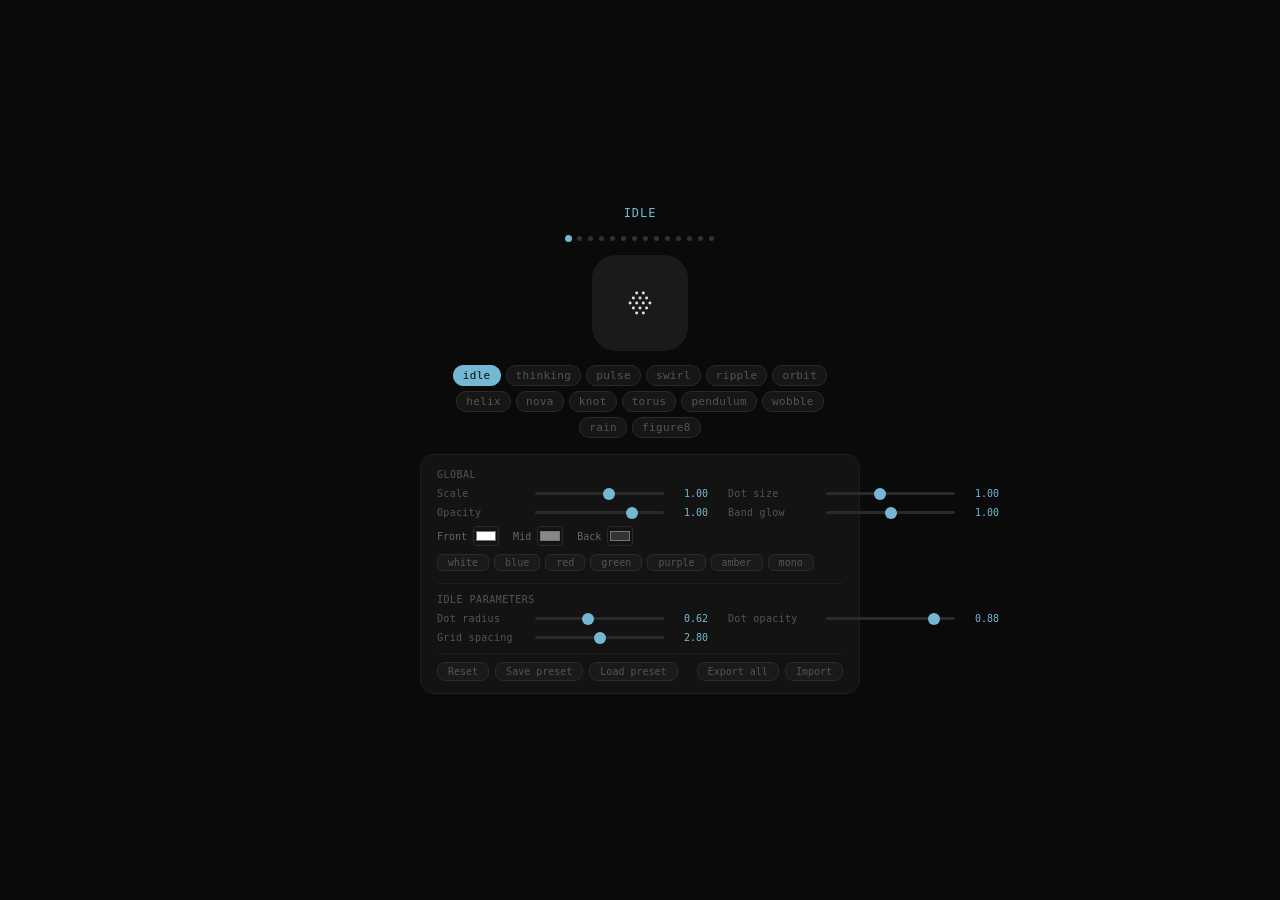
==== commit 44ce0731: "Switch to white palette + global controls (colors, size, spacing) Default palette changed from blue " ====
--- a/luma-spinning-ball.html
+++ b/luma-spinning-ball.html
@@ -90,6 +90,34 @@
   }
   .panel-actions button:hover { border-color: #74B8D4; color: #aaa; }
   .panel-actions .spacer { flex: 1; }
+
+  /* ── Color section ── */
+  #colorSection {
+    padding-bottom: 10px;
+    border-bottom: 1px solid #1e1e1e;
+    margin-bottom: 10px;
+  }
+  .section-title {
+    font-size: 10px; color: #555;
+    letter-spacing: .05em; text-transform: uppercase;
+    margin-bottom: 8px;
+  }
+  .color-inputs { display: flex; gap: 14px; margin-bottom: 8px; flex-wrap: wrap; }
+  .c-pr { display: flex; align-items: center; gap: 6px; font-size: 10px; color: #666; }
+  .c-pr input[type=color] {
+    width: 26px; height: 20px;
+    border: 1px solid #2a2a2a; border-radius: 4px;
+    background: none; padding: 0; cursor: pointer;
+  }
+  .color-presets { display: flex; gap: 5px; flex-wrap: wrap; }
+  .color-presets button {
+    background: #1a1a1a; color: #555;
+    border: 1px solid #2a2a2a; border-radius: 6px;
+    padding: 2px 10px; font-size: 10px;
+    font-family: inherit; cursor: pointer;
+    transition: all .2s;
+  }
+  .color-presets button:hover { border-color: #888; color: #aaa; }
 </style>
 </head>
 <body>
@@ -100,7 +128,10 @@
   <svg id="ball" width="52" height="52" viewBox="0 0 22 22"></svg>
 </div>
 <div class="buttons" id="buttons"></div>
-<div id="panel"></div>
+<div id="panel">
+  <div id="globalSection"></div>
+  <div id="stateSection"></div>
+</div>
 
 <script>
 // =====================================================================
@@ -108,7 +139,8 @@
 // =====================================================================
 
 const PI=Math.PI, PHI=PI*(3-Math.sqrt(5)), N=40, CX=11, CY=11;
-const RGB_F=[116,184,212], RGB_M=[60,120,168], RGB_B=[26,40,64];
+// Mutable palette (defaults = white/gray tones, overridden by CFG colors)
+const RGB_F=[255,255,255], RGB_M=[136,136,136], RGB_B=[51,51,51];
 
 // ── Fibonacci sphere ─────────────────────────────────────────────────
 const PTS=Array.from({length:N},(_,i)=>{
@@ -138,16 +170,24 @@
 const rgbStr=c=>`rgb(${c[0]|0},${c[1]|0},${c[2]|0})`;
 const lerpC=(a,b,t)=>[a[0]+(b[0]-a[0])*t,a[1]+(b[1]-a[1])*t,a[2]+(b[2]-a[2])*t];
 const dRGB=d=>d>.65?RGB_F:d>.4?RGB_M:RGB_B;
-const bRGB=(d,hi)=>hi>.3?lerpC(dRGB(d),RGB_F,hi):dRGB(d);
-const cRGB=(d,hi)=>{const b=d>.5?RGB_M:RGB_B;return hi>.15?lerpC(b,RGB_F,hi):b;}; // curve states
+// `hi` is band intensity [0,1]; global bandGlow multiplier amplifies contrast
+const bRGB=(d,hi)=>{const h=Math.min(1,hi*(CFG['global.bandGlow']||1));return h>.3?lerpC(dRGB(d),RGB_F,h):dRGB(d);};
+const cRGB=(d,hi)=>{const h=Math.min(1,hi*(CFG['global.bandGlow']||1));const b=d>.5?RGB_M:RGB_B;return h>.15?lerpC(b,RGB_F,h):b;};
 
 // =====================================================================
 //  PARAMETER DEFINITIONS — { key, label, min, max, step, default }
 // =====================================================================
 const PARAM_DEFS={
+global:[
+  {key:'scale',   label:'Scale',       min:.3,max:1.5,step:.05,default:1},
+  {key:'dotSize', label:'Dot size',    min:.3,max:2,  step:.05,default:1},
+  {key:'opacity', label:'Opacity',     min:.3,max:1.2,step:.05,default:1},
+  {key:'bandGlow',label:'Band glow',   min:0, max:2,  step:.05,default:1},
+],
 idle:[
   {key:'dotR',    label:'Dot radius',  min:.2,max:1.2,step:.05,default:.62},
   {key:'dotOp',   label:'Dot opacity', min:.2,max:1,  step:.05,default:.88},
+  {key:'gridSp',  label:'Grid spacing',min:1.8,max:3.8,step:.1, default:2.8},
 ],
 thinking:[
   {key:'spin',    label:'Spin speed',  min:.2,max:4,  step:.1, default:1.4},
@@ -251,6 +291,11 @@
 for(const[st,ps]of Object.entries(PARAM_DEFS))
   for(const p of ps) CFG[st+'.'+p.key]=p.default;
 
+// Color palette (separate from numeric params, stored as hex strings)
+CFG['color.front']='#FFFFFF';
+CFG['color.mid']  ='#888888';
+CFG['color.back'] ='#333333';
+
 // Restore from localStorage
 try{const s=JSON.parse(localStorage.getItem('dotanim_cfg'));if(s)Object.assign(CFG,s);}catch(e){}
 
@@ -258,16 +303,40 @@
 
 let _saveT;
 function persistCFG(){clearTimeout(_saveT);_saveT=setTimeout(()=>localStorage.setItem('dotanim_cfg',JSON.stringify(CFG)),300);}
+
+// ── Palette helpers ──────────────────────────────────────────────────
+function hexToRGB(h){return[parseInt(h.slice(1,3),16),parseInt(h.slice(3,5),16),parseInt(h.slice(5,7),16)];}
+function applyPalette(){
+  const f=hexToRGB(CFG['color.front']),m=hexToRGB(CFG['color.mid']),b=hexToRGB(CFG['color.back']);
+  RGB_F[0]=f[0];RGB_F[1]=f[1];RGB_F[2]=f[2];
+  RGB_M[0]=m[0];RGB_M[1]=m[1];RGB_M[2]=m[2];
+  RGB_B[0]=b[0];RGB_B[1]=b[1];RGB_B[2]=b[2];
+}
+applyPalette();
+
+const COLOR_PRESETS={
+  white:['#FFFFFF','#888888','#333333'],
+  blue: ['#74B8D4','#3C78A8','#1A2840'],
+  red:  ['#FF8A8A','#CC5555','#5A2020'],
+  green:['#7AD49F','#3CA86A','#1A4028'],
+  purple:['#BC90DC','#7A50B0','#3A2060'],
+  amber:['#FFD580','#C89A3C','#5C3E1A'],
+  mono: ['#E0E0E0','#707070','#2A2A2A'],
+};
 
 // =====================================================================
 //  14 PARAMETERIZED STATE FUNCTIONS
 // =====================================================================
 
 function stateIdle(){
-  const dr=$('idle','dotR'),dop=$('idle','dotOp');
+  const dr=$('idle','dotR'),dop=$('idle','dotOp'),sp=$('idle','gridSp');
+  const sf=sp/2.8;  // rescale factor (original GRID built with SP=2.8)
   return PTS.map((_,idx)=>{
     const s=slot[idx];
-    if(s>=0){const g=GRID[s];return{sx:g.x,sy:g.y,depth:.8,r:dr,opacity:dop,rgb:RGB_F,idx};}
+    if(s>=0){
+      const g=GRID[s];
+      return{sx:CX+(g.x-CX)*sf,sy:CY+(g.y-CY)*sf,depth:.8,r:dr,opacity:dop,rgb:RGB_F,idx};
+    }
     return{sx:CX,sy:CY,depth:0,r:.2,opacity:0,rgb:RGB_F,idx};
   });
 }
@@ -508,7 +577,8 @@
       labelEl=document.getElementById("label"),
       navEl=document.getElementById("nav"),
       btnsEl=document.getElementById("buttons"),
-      panelEl=document.getElementById("panel"),
+      globalEl=document.getElementById("globalSection"),
+      stateEl=document.getElementById("stateSection"),
       ns="http://www.w3.org/2000/svg";
 
 const circles=PTS.map(()=>{const el=document.createElementNS(ns,"circle");svg.appendChild(el);return el;});
@@ -520,11 +590,9 @@
   btnsEl.appendChild(b);return b;
 });
 
-// ── Parameter Panel ──────────────────────────────────────────────────
-function buildPanel(stateName){
-  panelEl.innerHTML='';
+// ── Helper: build a grid of sliders for a state ─────────────────────
+function renderSliders(parent,stateName){
   const defs=PARAM_DEFS[stateName];
-  if(!defs||!defs.length){panelEl.innerHTML='<div style="color:#444;text-align:center;padding:4px">No parameters</div>';return;}
   const grid=document.createElement('div');grid.className='param-grid';
   defs.forEach(p=>{
     const k=stateName+'.'+p.key;
@@ -535,19 +603,68 @@
     sl.addEventListener('input',()=>{CFG[k]=parseFloat(sl.value);val.textContent=Number(CFG[k]).toFixed(2);persistCFG();});
     row.append(lbl,sl,val);grid.appendChild(row);
   });
-  panelEl.appendChild(grid);
+  parent.appendChild(grid);
+}
+
+// ── Global section: always visible, numeric sliders + colors ────────
+function buildGlobalSection(){
+  globalEl.innerHTML='';
+  const title=document.createElement('div');title.className='section-title';title.textContent='GLOBAL';
+  globalEl.appendChild(title);
+  renderSliders(globalEl,'global');
+  // Color inputs
+  const colorRow=document.createElement('div');colorRow.className='color-inputs';
+  colorRow.style.marginTop='8px';
+  [['Front','color.front'],['Mid','color.mid'],['Back','color.back']].forEach(([lbl,k])=>{
+    const wrap=document.createElement('div');wrap.className='c-pr';
+    const l=document.createElement('span');l.textContent=lbl;
+    const ci=document.createElement('input');ci.type='color';ci.value=CFG[k];
+    ci.addEventListener('input',()=>{CFG[k]=ci.value;applyPalette();persistCFG();});
+    ci.dataset.key=k;wrap.append(l,ci);colorRow.appendChild(wrap);
+  });
+  globalEl.appendChild(colorRow);
+  // Color presets
+  const presets=document.createElement('div');presets.className='color-presets';
+  Object.entries(COLOR_PRESETS).forEach(([name,cs])=>{
+    const b=document.createElement('button');b.textContent=name;
+    b.addEventListener('click',()=>{
+      CFG['color.front']=cs[0];CFG['color.mid']=cs[1];CFG['color.back']=cs[2];
+      applyPalette();persistCFG();
+      // refresh color picker values
+      colorRow.querySelectorAll('input[type=color]').forEach(ci=>ci.value=CFG[ci.dataset.key]);
+    });
+    presets.appendChild(b);
+  });
+  globalEl.appendChild(presets);
+}
+
+// ── State section: rebuilt on state change ──────────────────────────
+function buildStateSection(stateName){
+  stateEl.innerHTML='';
+  if(stateName==='global')return;  // already handled above
+  const title=document.createElement('div');title.className='section-title';
+  title.textContent=stateName.toUpperCase()+' PARAMETERS';
+  title.style.marginTop='12px';title.style.paddingTop='10px';title.style.borderTop='1px solid #1e1e1e';
+  stateEl.appendChild(title);
+  const defs=PARAM_DEFS[stateName];
+  if(!defs||!defs.length){
+    const n=document.createElement('div');n.style.cssText='color:#444;text-align:center;padding:6px';n.textContent='No parameters for this state';
+    stateEl.appendChild(n);
+  }else{
+    renderSliders(stateEl,stateName);
+  }
   // Actions
   const acts=document.createElement('div');acts.className='panel-actions';
-  acts.innerHTML='<button data-a="reset">Reset</button><button data-a="save">Save preset</button><button data-a="load">Load preset</button><span class="spacer"></span><button data-a="export">Export JSON</button><button data-a="import">Import JSON</button>';
+  acts.innerHTML='<button data-a="reset">Reset</button><button data-a="save">Save preset</button><button data-a="load">Load preset</button><span class="spacer"></span><button data-a="export">Export all</button><button data-a="import">Import</button>';
   acts.addEventListener('click',e=>{
     const a=e.target.dataset.a;if(!a)return;
-    if(a==='reset'){PARAM_DEFS[stateName].forEach(p=>{CFG[stateName+'.'+p.key]=p.default;});buildPanel(stateName);persistCFG();}
+    if(a==='reset'){(PARAM_DEFS[stateName]||[]).forEach(p=>{CFG[stateName+'.'+p.key]=p.default;});buildStateSection(stateName);persistCFG();}
     if(a==='save'){const n=prompt('Preset name:');if(!n)return;const ps=JSON.parse(localStorage.getItem('dotanim_presets')||'{}');const sub={};Object.keys(CFG).forEach(k=>{if(k.startsWith(stateName+'.'))sub[k]=CFG[k];});ps[stateName+'/'+n]=sub;localStorage.setItem('dotanim_presets',JSON.stringify(ps));alert('Saved: '+n);}
-    if(a==='load'){const ps=JSON.parse(localStorage.getItem('dotanim_presets')||'{}');const names=Object.keys(ps).filter(n=>n.startsWith(stateName+'/')).map(n=>n.split('/')[1]);if(!names.length){alert('No presets for '+stateName);return;}const n=prompt('Load preset:\n'+names.join(', '));if(n&&ps[stateName+'/'+n]){Object.assign(CFG,ps[stateName+'/'+n]);buildPanel(stateName);persistCFG();}}
-    if(a==='export'){navigator.clipboard.writeText(JSON.stringify(CFG,null,2)).then(()=>alert('Copied to clipboard'));}
-    if(a==='import'){const txt=prompt('Paste JSON config:');if(!txt)return;try{Object.assign(CFG,JSON.parse(txt));buildPanel(stateName);persistCFG();}catch(e){alert('Invalid JSON');}}
-  });
-  panelEl.appendChild(acts);
+    if(a==='load'){const ps=JSON.parse(localStorage.getItem('dotanim_presets')||'{}');const names=Object.keys(ps).filter(n=>n.startsWith(stateName+'/')).map(n=>n.split('/')[1]);if(!names.length){alert('No presets for '+stateName);return;}const n=prompt('Load preset:\n'+names.join(', '));if(n&&ps[stateName+'/'+n]){Object.assign(CFG,ps[stateName+'/'+n]);buildStateSection(stateName);persistCFG();}}
+    if(a==='export'){navigator.clipboard.writeText(JSON.stringify(CFG,null,2)).then(()=>alert('Copied all config to clipboard'));}
+    if(a==='import'){const txt=prompt('Paste JSON config:');if(!txt)return;try{Object.assign(CFG,JSON.parse(txt));applyPalette();buildGlobalSection();buildStateSection(stateName);persistCFG();}catch(e){alert('Invalid JSON');}}
+  });
+  stateEl.appendChild(acts);
 }
 
 // ── State machine ────────────────────────────────────────────────────
@@ -561,10 +678,11 @@
   labelEl.textContent=STATES[i].name;
   navDots.forEach((d,j)=>d.classList.toggle("on",j===i));
   btns.forEach((b,j)=>b.classList.toggle("on",j===i));
-  buildPanel(STATES[i].name);
+  buildStateSection(STATES[i].name);
 }
 trigger.addEventListener("click",()=>switchTo((toIdx+1)%STATES.length));
-buildPanel('idle');
+buildGlobalSection();
+buildStateSection('idle');
 
 // ── Animation loop ───────────────────────────────────────────────────
 let elapsed=0,lastTime=0;
@@ -580,11 +698,16 @@
   let particles=progress>=1
     ?STATES[toIdx].fn(elapsed)
     :blend(STATES[fromIdx].fn(elapsed),STATES[toIdx].fn(elapsed),progress);
+  // Global render multipliers
+  const gS=$('global','scale'),gD=$('global','dotSize'),gO=$('global','opacity');
   particles.forEach(p=>{
     const el=circles[p.idx];
-    el.setAttribute("cx",p.sx);el.setAttribute("cy",p.sy);
-    el.setAttribute("r",p.r);el.setAttribute("fill",rgbStr(p.rgb));
-    el.setAttribute("opacity",p.opacity<.005?0:p.opacity);
+    el.setAttribute("cx",CX+(p.sx-CX)*gS);
+    el.setAttribute("cy",CY+(p.sy-CY)*gS);
+    el.setAttribute("r",p.r*gD);
+    el.setAttribute("fill",rgbStr(p.rgb));
+    const op=p.opacity*gO;
+    el.setAttribute("opacity",op<.005?0:op>1?1:op);
     el._d=p.depth;
   });
   [...circles].sort((a,b)=>a._d-b._d).forEach(el=>svg.appendChild(el));
